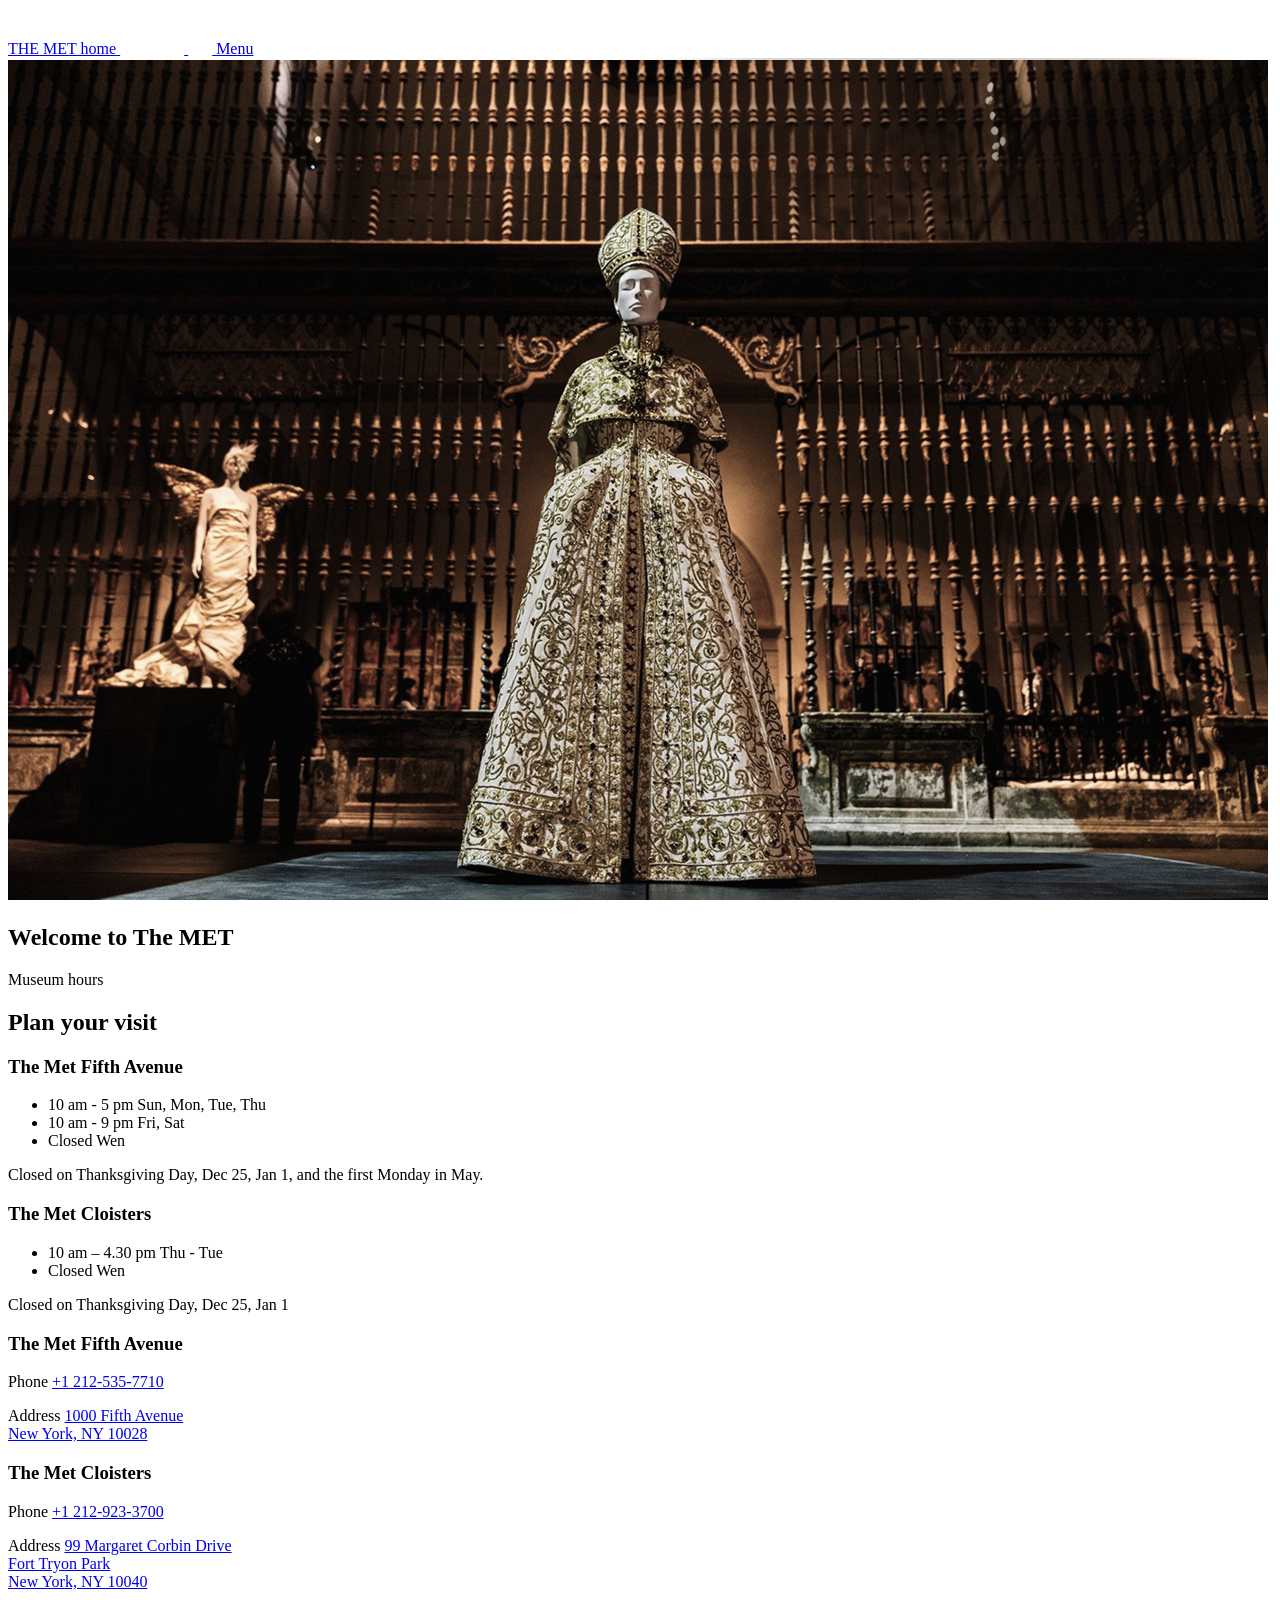
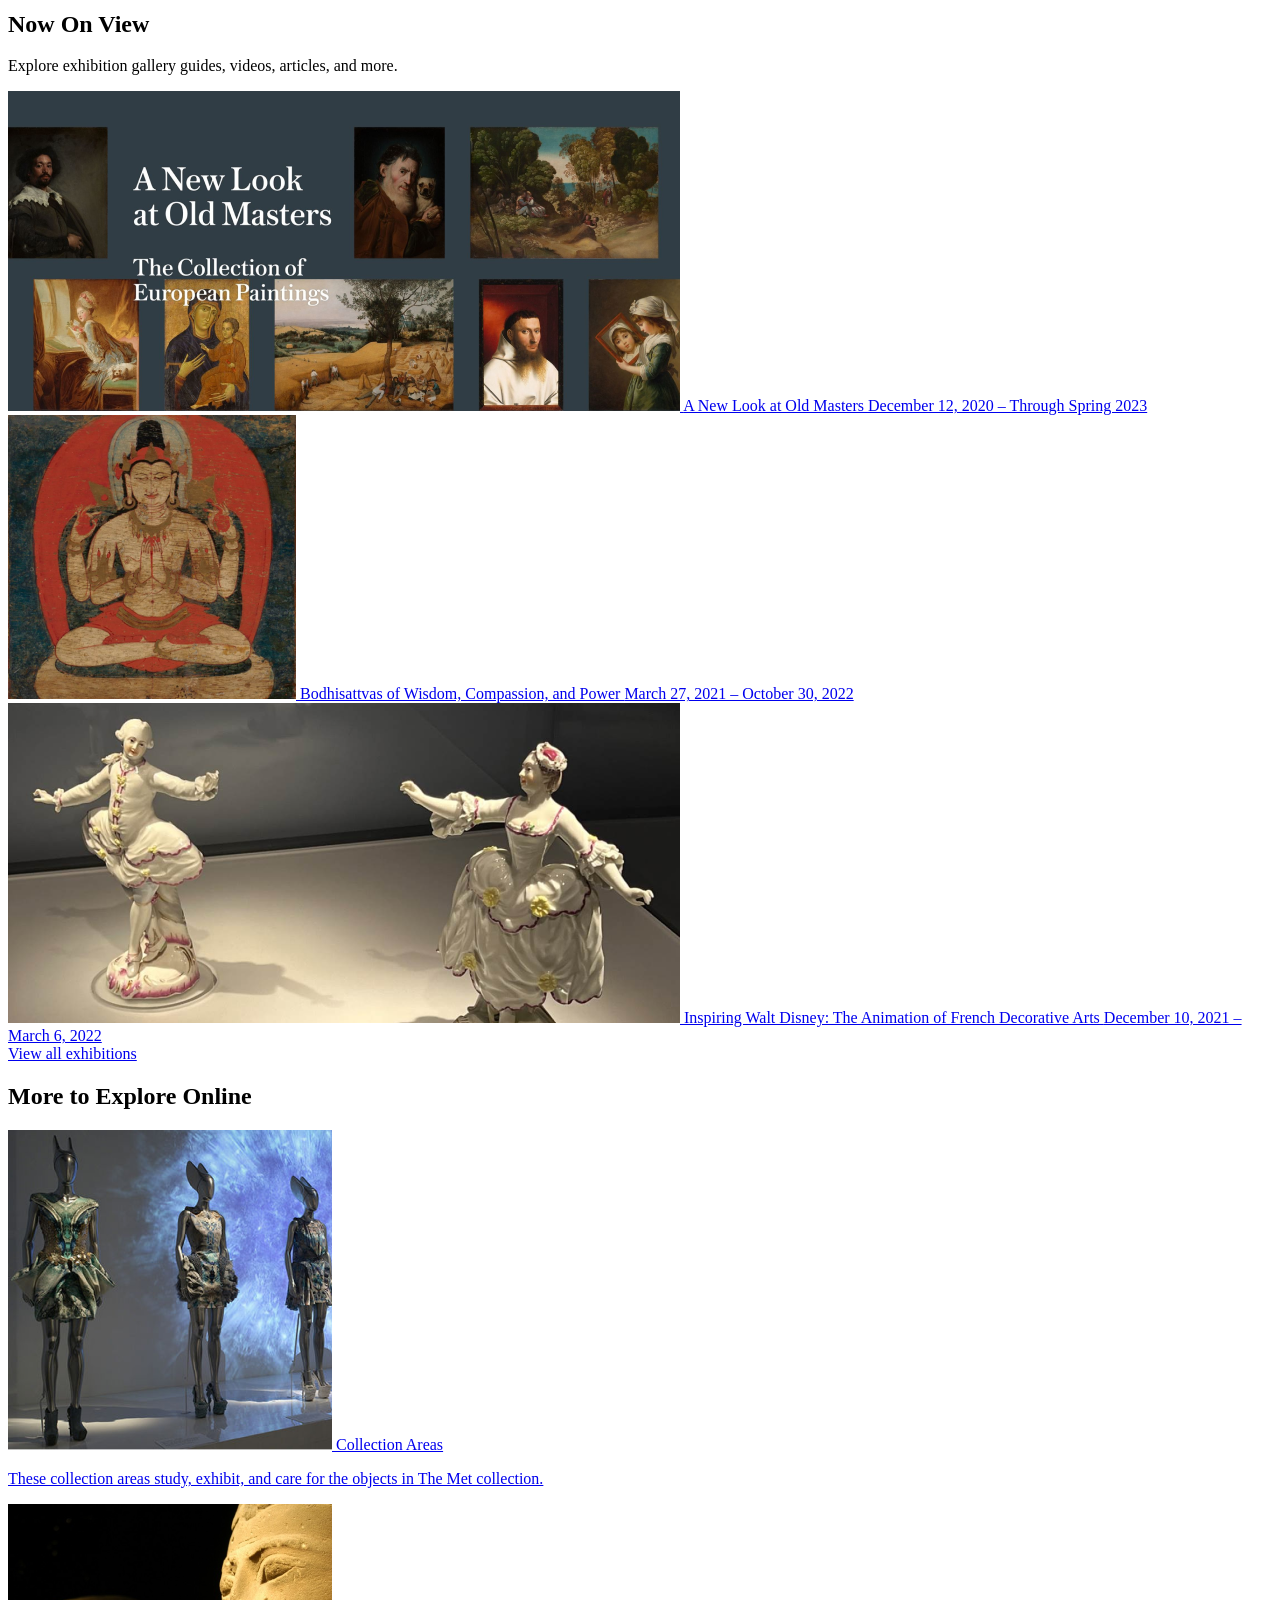
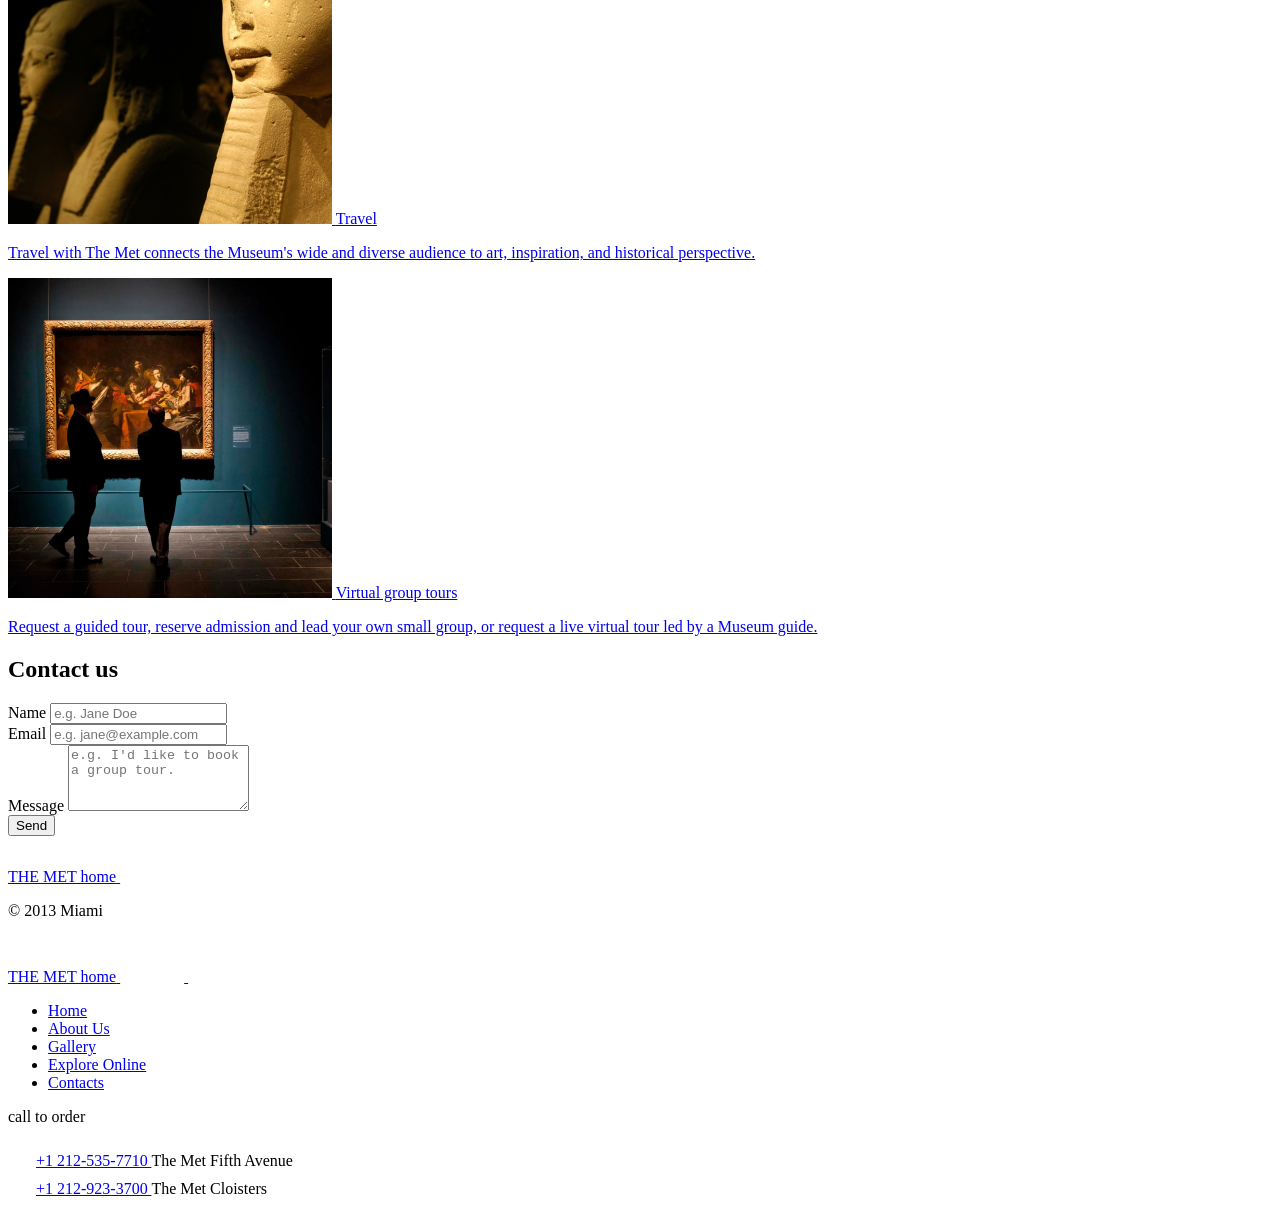
==== index.html @ c58784a9 "fix project root/paths; add gh pages demo;" ====
<!doctype html>
<html
  lang="en"
  id="top"
>
  <head>
    <meta charset="UTF-8" />
    <meta
      name="viewport"
      content="width=device-width, initial-scale=1.0"
    />
    <title>THE MET — Welcome to The MET</title>
    <link
      rel="icon"
      type="image/png"
      href="src/images/logo.png"
    />
    <link
      rel="stylesheet"
      href="src/styles/main.scss"
    />
    <script
      src="src/scripts/main.js"
      type="module"
      defer
    ></script>
  </head>
  <body class="page">
    <main class="page-main">
      <section
        class="hero"
        id="home"
      >
        <header class="header">
          <div class="container header__container">
            <a
              href="#top"
              class="header__link header__logo"
            >
              <span class="visually-hidden">THE MET home</span>
              <img
                class="header__logo-mark"
                src="src/images/logo.png"
                alt="The Met logo"
              />
            </a>
            <a
              href="#menu"
              class="header__link header__burger"
              aria-label="Open menu"
            >
              <img
                class="header__burger-icon"
                src="src/images/icon-burger.png"
                alt="Menu"
              />
              <span class="header__burger-text">Menu</span>
            </a>
          </div>
        </header>
        <a
          href="#"
          class="hero__link"
        >
          <img
            class="hero__img"
            src="src/images/hero.png"
            alt="Grand museum hall with ornate ironwork and papal robe display"
          />
        </a>
        <div class="container hero__container">
          <h1 class="hero__title">Welcome to The MET</h1>
        </div>
      </section>

      <section
        class="locations"
        id="about"
      >
        <div class="container locations__container">
          <div class="locations__col locations__col--header">
            <p class="locations__sub">Museum hours</p>
            <h2 class="locations__title">Plan your visit</h2>
            <div class="locations__hours locations__hours--fifth">
              <h3 class="locations__hours-name">The Met Fifth Avenue</h3>
              <ul class="locations__hours-list">
                <li class="locations__hours-row">
                  <span class="locations__hours-time">10 am - 5 pm</span>
                  <span class="locations__hours-days">Sun, Mon, Tue, Thu</span>
                </li>
                <li class="locations__hours-row">
                  <span class="locations__hours-time">10 am - 9 pm</span>
                  <span class="locations__hours-days">Fri, Sat</span>
                </li>
                <li class="locations__hours-row">
                  <span class="locations__hours-time">Closed</span>
                  <span class="locations__hours-days">Wen</span>
                </li>
              </ul>
              <p class="locations__hours-holiday">
                <span class="locations__hours-holiday-label">Closed on</span>
                <span class="locations__hours-holiday-text">
                  Thanksgiving Day, Dec 25, Jan 1, and the first Monday in May.
                </span>
              </p>
            </div>
            <div class="locations__hours locations__hours--cloisters">
              <h3 class="locations__hours-name">The Met Cloisters</h3>
              <ul class="locations__hours-list">
                <li class="locations__hours-row">
                  <span class="locations__hours-time">10 am – 4.30 pm</span>
                  <span class="locations__hours-days">Thu - Tue</span>
                </li>
                <li class="locations__hours-row">
                  <span class="locations__hours-time">Closed</span>
                  <span class="locations__hours-days">Wen</span>
                </li>
              </ul>
              <p class="locations__hours-holiday">
                <span class="locations__hours-holiday-label">Closed on</span>
                <span class="locations__hours-holiday-text">
                  Thanksgiving Day, Dec 25, Jan 1
                </span>
              </p>
            </div>
          </div>
          <div class="locations__col locations__col--contact">
            <div class="contact">
              <h3 class="contact__name contact__name--fifth">
                The Met Fifth Avenue
              </h3>
              <p class="contact__row contact__row--phone">
                <span class="contact__label">Phone</span>
                <a
                  href="tel:+12125357710"
                  class="contact__link"
                >
                  +1 212-535-7710
                </a>
              </p>
              <p class="contact__row contact__row--address">
                <span class="contact__label">Address</span>
                <a
                  class="contact__link"
                  href="https://www.google.com/maps/search/?api=1&query=1000+Fifth+Avenue+New+York+NY+10028"
                  target="_blank"
                  rel="noopener noreferrer"
                >
                  1000 Fifth Avenue
                  <br />
                  New York, NY 10028
                </a>
              </p>
            </div>
            <div class="contact">
              <h3 class="contact__name contact__name--cloisters">
                The Met Cloisters
              </h3>
              <p class="contact__row contact__row--phone">
                <span class="contact__label">Phone</span>
                <a
                  href="tel:+12129233700"
                  class="contact__link"
                >
                  +1 212-923-3700
                </a>
              </p>
              <p class="contact__row contact__row--address">
                <span class="contact__label">Address</span>
                <a
                  class="contact__link"
                  href="https://www.google.com/maps/search/?api=1&query=99+Margaret+Corbin+Drive+Fort+Tryon+Park+New+York+NY+10040"
                  target="_blank"
                  rel="noopener noreferrer"
                >
                  99 Margaret Corbin Drive
                  <br />
                  Fort Tryon Park
                  <br />
                  New York, NY 10040
                </a>
              </p>
            </div>
          </div>
        </div>
      </section>

      <section
        class="exhibitions"
        id="gallery"
      >
        <div class="container exhibitions__container">
          <div class="exhibitions__head">
            <h2 class="exhibitions__title">Now On View</h2>
            <p class="exhibitions__lead">
              Explore exhibition gallery guides, videos, articles, and more.
            </p>
          </div>
          <div class="exhibitions__grid">
            <article class="exhibitions__card">
              <a
                href="#"
                class="exhibitions__card-link"
              >
                <img
                  class="exhibitions__card-img"
                  src="src/images/exhibition-old-masters.png"
                  alt="A New Look at Old Masters — The Collection of European Paintings"
                />
                <span class="exhibitions__card-title">
                  A New Look at Old Masters
                </span>
                <span class="exhibitions__card-dates">
                  December 12, 2020 – Through Spring 2023
                </span>
              </a>
            </article>
            <article class="exhibitions__card">
              <a
                href="#"
                class="exhibitions__card-link"
              >
                <img
                  class="exhibitions__card-img"
                  src="src/images/exhibition-bodhisattvas.png"
                  alt="Bodhisattvas of Wisdom, Compassion, and Power"
                />
                <span class="exhibitions__card-title">
                  Bodhisattvas of Wisdom, Compassion, and Power
                </span>
                <span class="exhibitions__card-dates">
                  March 27, 2021 – October 30, 2022
                </span>
              </a>
            </article>
            <article class="exhibitions__card">
              <a
                href="#"
                class="exhibitions__card-link"
              >
                <img
                  class="exhibitions__card-img"
                  src="src/images/exhibition-germaine.png"
                  alt="Inspiring Walt Disney: The Animation of French Decorative Arts"
                />
                <span class="exhibitions__card-title">
                  Inspiring Walt Disney: The Animation of French Decorative Arts
                </span>
                <span class="exhibitions__card-dates">
                  December 10, 2021 – March 6, 2022
                </span>
              </a>
            </article>
          </div>
          <a
            href="#"
            class="btn exhibitions__more"
          >
            View all exhibitions
          </a>
        </div>
      </section>

      <section
        class="explore"
        id="explore"
      >
        <div class="container explore__container">
          <h2 class="explore__title">More to Explore Online</h2>
          <div class="explore__grid">
            <article class="explore__card">
              <a
                href="#"
                class="explore__card-link"
              >
                <img
                  class="explore__card-img"
                  src="src/images/explore-collection-areas.png"
                  alt="Ornate decorative-arts clocks from The Met collection"
                />
                <span class="explore__card-title">Collection Areas</span>
                <p class="explore__card-copy">
                  These collection areas study, exhibit, and care for the
                  objects in The Met collection.
                </p>
              </a>
            </article>
            <article class="explore__card">
              <a
                href="#"
                class="explore__card-link"
              >
                <img
                  class="explore__card-img"
                  src="src/images/explore-travel.png"
                  alt="Ancient Egyptian stone statues in warm golden light"
                />
                <span class="explore__card-title">Travel</span>
                <p class="explore__card-copy">
                  Travel with The Met connects the Museum's wide and diverse
                  audience to art, inspiration, and historical perspective.
                </p>
              </a>
            </article>
            <article class="explore__card">
              <a
                href="#"
                class="explore__card-link"
              >
                <img
                  class="explore__card-img"
                  src="src/images/explore-group-tours.png"
                  alt="Two visitors viewing Old Master paintings in a gallery tour"
                />
                <span class="explore__card-title">Virtual group tours</span>
                <p class="explore__card-copy">
                  Request a guided tour, reserve admission and lead your own
                  small group, or request a live virtual tour led by a Museum
                  guide.
                </p>
              </a>
            </article>
          </div>
        </div>
      </section>

      <section
        class="contact-section"
        id="contact"
      >
        <div class="container contact-section__container">
          <h2 class="contact-section__title">Contact us</h2>
          <form
            class="contact-form"
            action="#"
            onsubmit="this.reset(); return false;"
          >
            <div class="contact-form__row">
              <label
                class="contact-form__label"
                for="contact-name"
              >
                Name
              </label>
              <input
                id="contact-name"
                name="name"
                class="contact-form__input"
                type="text"
                placeholder="e.g. Jane Doe"
                required
              />
            </div>
            <div class="contact-form__row">
              <label
                class="contact-form__label"
                for="contact-email"
              >
                Email
              </label>
              <input
                id="contact-email"
                name="email"
                class="contact-form__input"
                type="email"
                placeholder="e.g. jane@example.com"
                required
              />
            </div>
            <div class="contact-form__row">
              <label
                class="contact-form__label"
                for="contact-message"
              >
                Message
              </label>
              <textarea
                id="contact-message"
                name="message"
                class="contact-form__input contact-form__input--textarea"
                placeholder="e.g. I'd like to book a group tour."
                rows="4"
                required
              ></textarea>
            </div>
            <button
              type="submit"
              class="btn contact-form__submit"
            >
              Send
            </button>
          </form>
        </div>
      </section>
    </main>

    <footer class="footer">
      <div class="container footer__container">
        <a
          href="#top"
          class="footer__link footer__logo"
        >
          <span class="visually-hidden">THE MET home</span>
          <img
            class="footer__logo-mark"
            src="src/images/logo.png"
            alt="The Met logo"
          />
        </a>
        <p class="footer__copy">© 2013 Miami</p>
      </div>
    </footer>

    <section
      class="menu page__menu"
      id="menu"
      aria-hidden="true"
    >
      <div class="menu__bg"></div>
      <div class="container menu__container">
        <div class="menu__top">
          <a
            href="#top"
            class="menu__logo"
          >
            <span class="visually-hidden">THE MET home</span>
            <img
              class="menu__logo-mark"
              src="src/images/logo.png"
              alt="The Met logo"
            />
          </a>
          <a
            href="#top"
            class="menu__close"
            aria-label="Close menu"
          >
            <img
              class="menu__close-icon"
              src="src/images/icon-close.png"
              alt="Close menu"
            />
          </a>
        </div>
        <nav
          class="menu__nav"
          aria-label="Main menu"
        >
          <ul class="menu__list">
            <li class="menu__item">
              <a
                class="menu__link"
                href="#home"
              >
                Home
              </a>
            </li>
            <li class="menu__item">
              <a
                class="menu__link"
                href="#about"
              >
                About Us
              </a>
            </li>
            <li class="menu__item">
              <a
                class="menu__link"
                href="#gallery"
              >
                Gallery
              </a>
            </li>
            <li class="menu__item">
              <a
                class="menu__link"
                href="#explore"
              >
                Explore Online
              </a>
            </li>
            <li class="menu__item">
              <a
                class="menu__link"
                href="#contact"
              >
                Contacts
              </a>
            </li>
          </ul>
        </nav>
        <div class="menu__call">
          <p class="menu__call-label">call to order</p>
          <div class="menu__call-row">
            <img
              class="menu__call-icon"
              src="src/images/icon-phone.png"
              alt="phone"
            />
            <a
              href="tel:+12125357710"
              class="menu__call-phone"
            >
              +1 212-535-7710
            </a>
            <span class="menu__call-name">The Met Fifth Avenue</span>
          </div>
          <div class="menu__call-row">
            <img
              class="menu__call-icon"
              src="src/images/icon-phone.png"
              alt="phone"
            />
            <a
              href="tel:+12129233700"
              class="menu__call-phone"
            >
              +1 212-923-3700
            </a>
            <span class="menu__call-name">The Met Cloisters</span>
          </div>
        </div>
      </div>
    </section>
  </body>
</html>
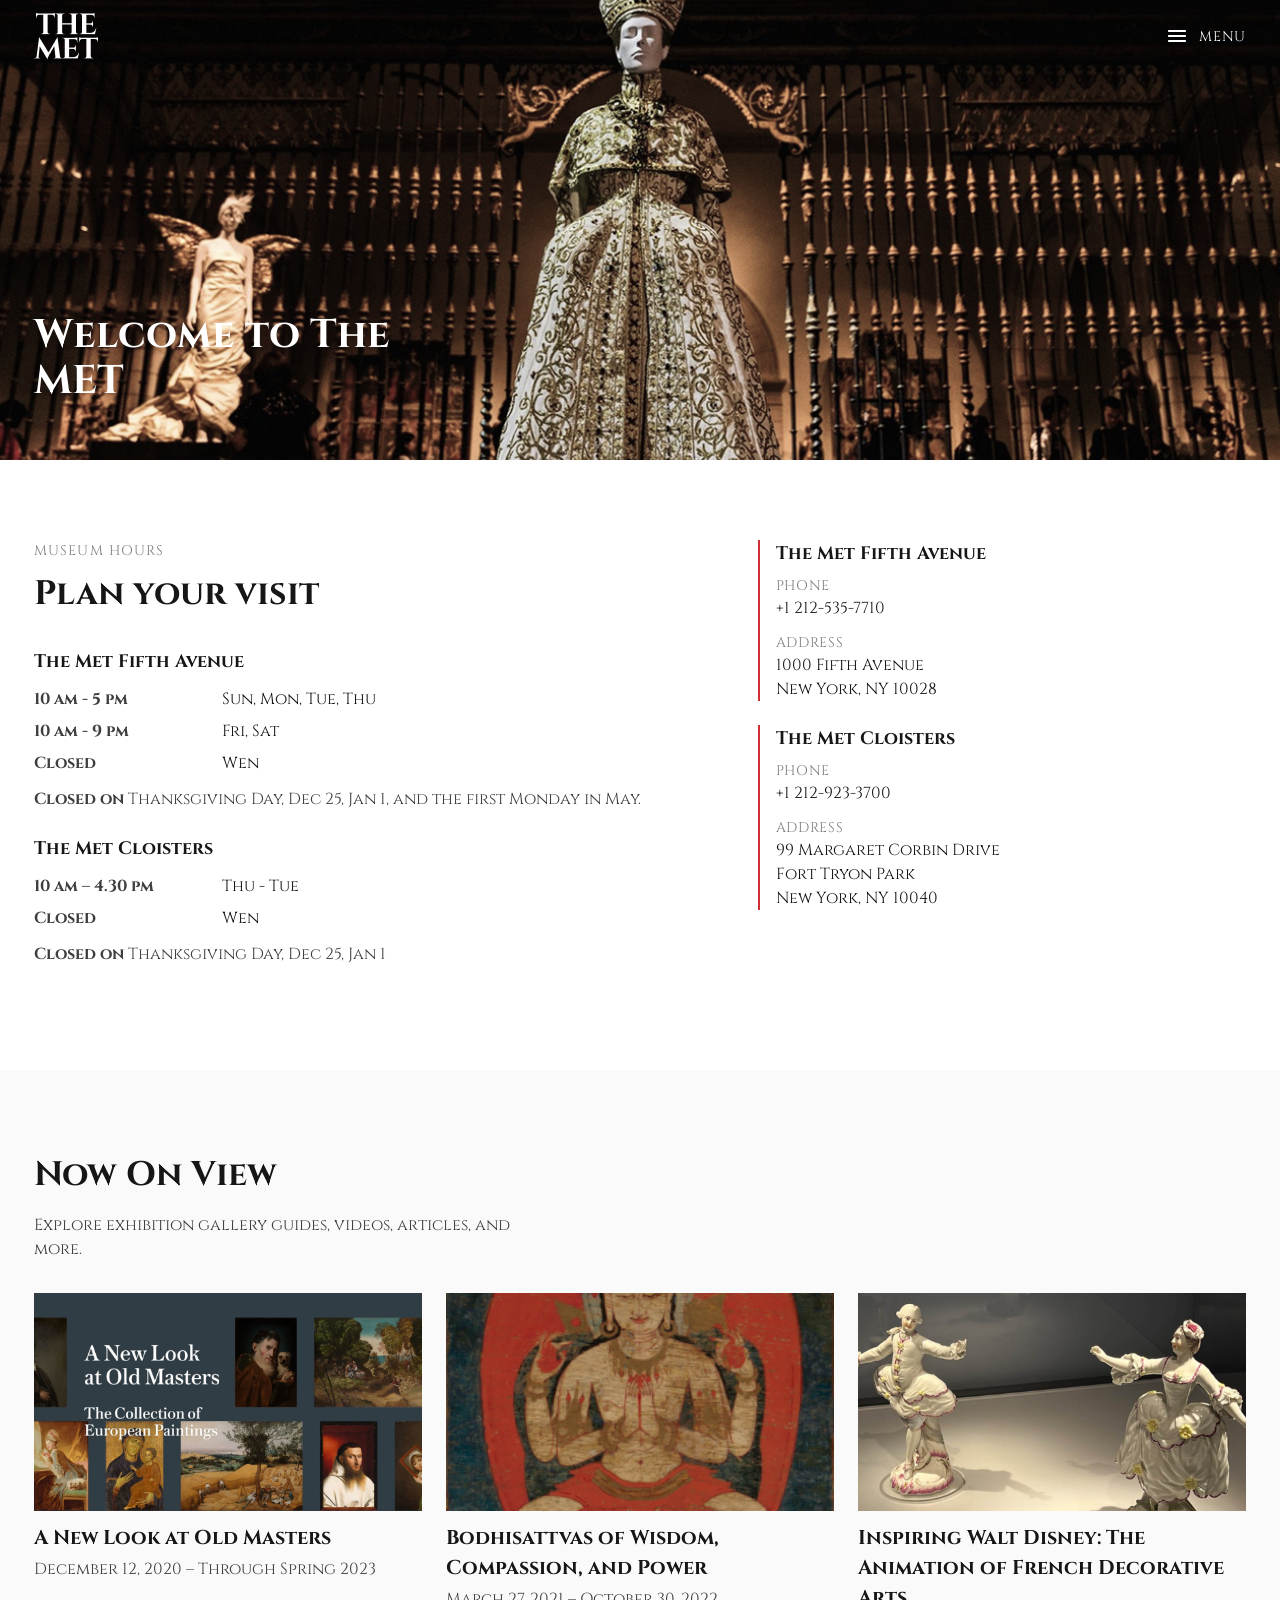
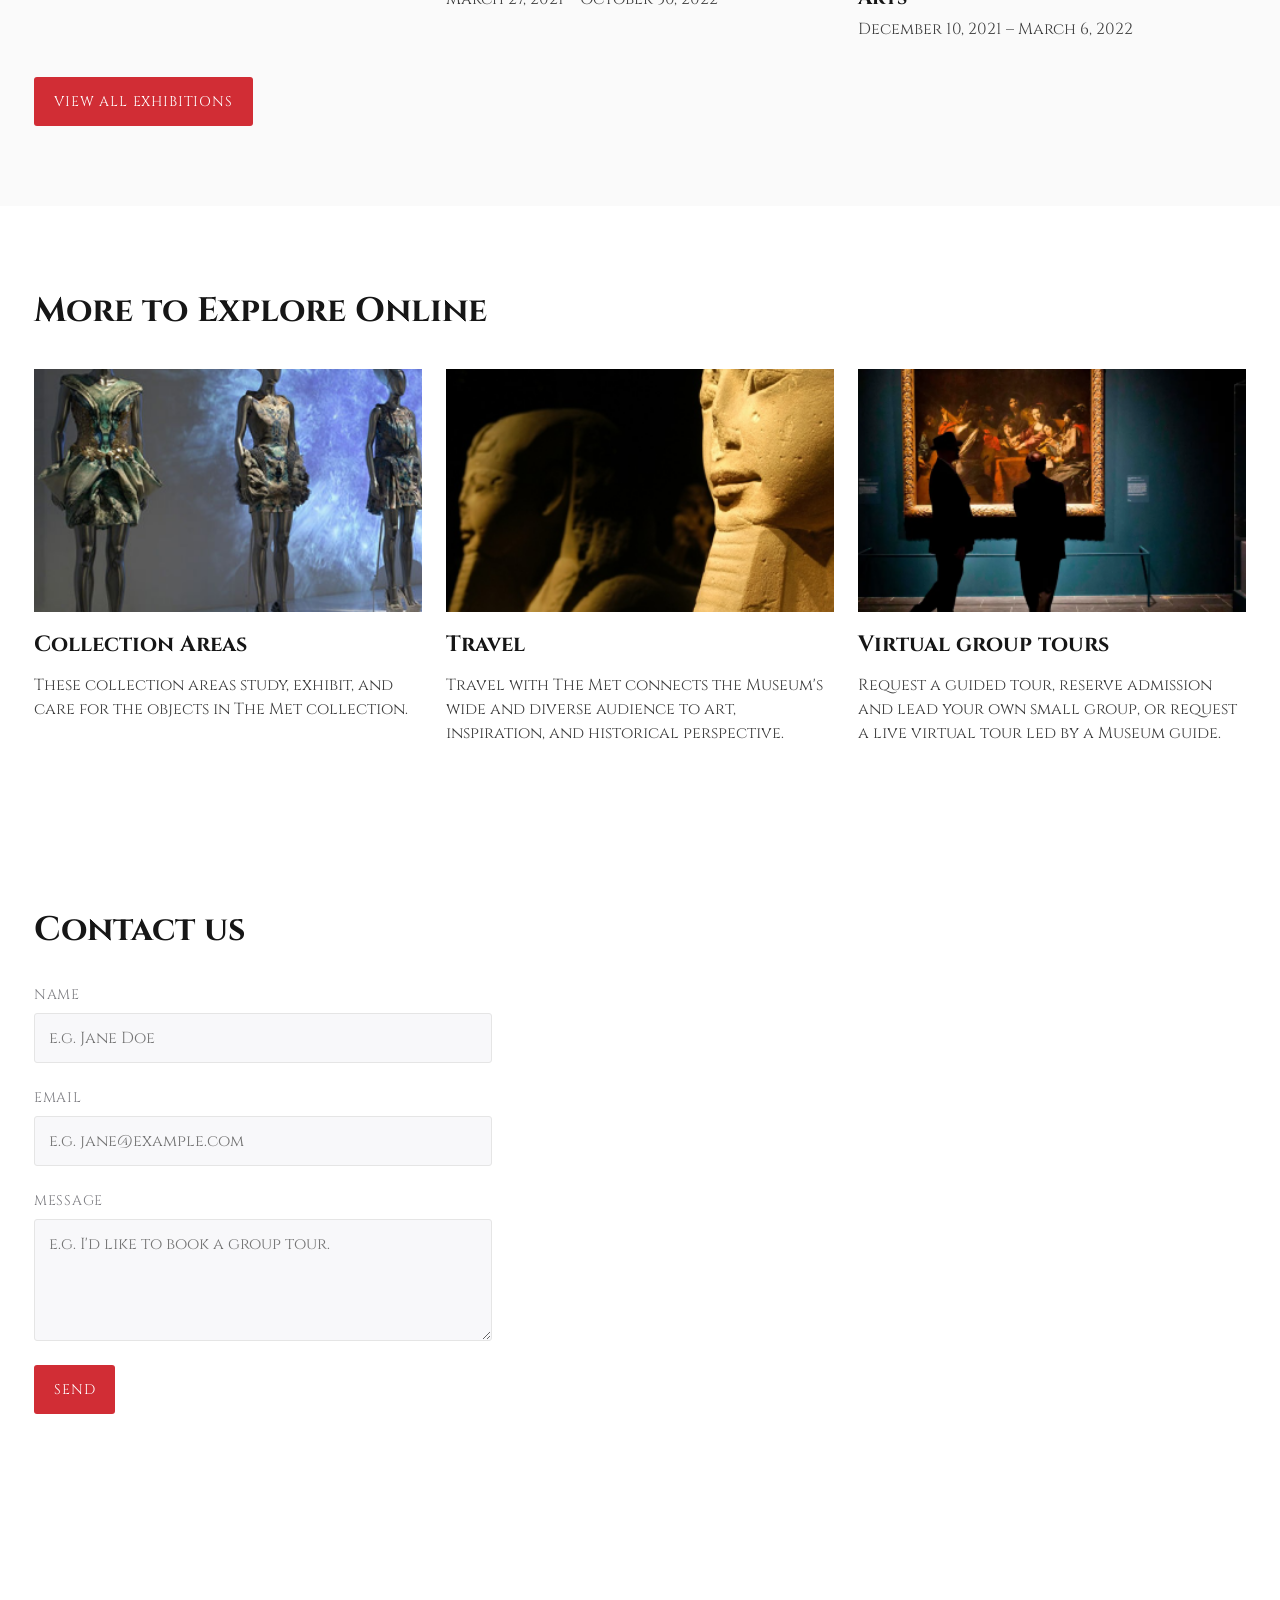
==== commit 39611894: "fix gh pages deployment: link compiled stylesheet (src/styles/main.css)" ====
--- a/index.html
+++ b/index.html
@@ -17,7 +17,7 @@
     />
     <link
       rel="stylesheet"
-      href="src/styles/main.scss"
+      href="src/styles/main.css"
     />
     <script
       src="src/scripts/main.js"
--- a/src/styles/main.css
+++ b/src/styles/main.css
@@ -0,0 +1,661 @@
+@import 'https://fonts.googleapis.com/css2?family=Cinzel:wght@400;700&display=swap';
+:root {
+  --color-red: #d12d35;
+  --color-red-dark: #ae1c23;
+  --color-dark: #161616;
+  --color-gray: #3e3e3e;
+  --color-label: #7e7e83;
+  --color-field: #f8f8fa;
+  --color-white: #fff;
+  --color-line: #e5e5e5;
+  --duration: 0.3s;
+  --font: "Cinzel", Georgia, "Times New Roman", serif;
+  --header-height: 72px;
+  --menu-z: 50;
+  --header-z: 10;
+}
+
+html {
+  box-sizing: border-box;
+  overflow-x: hidden;
+  scroll-behavior: smooth;
+}
+
+*,
+*::before,
+*::after {
+  box-sizing: inherit;
+}
+
+body {
+  margin: 0;
+  min-height: 100vh;
+  padding-bottom: 280px;
+  overflow-x: hidden;
+  color: var(--color-dark);
+  font-family: var(--font);
+  font-size: 16px;
+  line-height: 1.5;
+  background-color: transparent;
+}
+
+img {
+  max-width: 100%;
+  height: auto;
+}
+
+a {
+  color: inherit;
+  text-decoration: none;
+}
+
+ul {
+  margin: 0;
+  padding: 0;
+  list-style: none;
+}
+
+button,
+input,
+textarea {
+  font: inherit;
+}
+
+h1,
+h2,
+h3,
+p {
+  margin: 0;
+}
+
+.visually-hidden {
+  position: absolute;
+  width: 1px;
+  height: 1px;
+  padding: 0;
+  margin: -1px;
+  overflow: hidden;
+  clip: rect(0, 0, 0, 0);
+  white-space: nowrap;
+  border: 0;
+}
+
+.container {
+  max-width: 1260px;
+  margin-right: auto;
+  margin-left: auto;
+  padding-right: 24px;
+  padding-left: 24px;
+}
+
+.page:has(.page__menu:target) {
+  overflow: hidden;
+}
+
+.header {
+  position: absolute;
+  top: 0;
+  left: 0;
+  right: 0;
+  z-index: calc(var(--header-z) + 0);
+}
+
+.header__container {
+  display: flex;
+  align-items: center;
+  justify-content: space-between;
+  min-height: var(--header-height);
+  padding-top: 12px;
+  padding-bottom: 12px;
+}
+
+.header__link {
+  color: var(--color-white);
+}
+
+.header__logo-mark {
+  display: block;
+  width: 64px;
+  height: auto;
+}
+
+.header__burger {
+  display: flex;
+  gap: 10px;
+  align-items: center;
+  font-size: 14px;
+  letter-spacing: 0.05em;
+  text-transform: uppercase;
+}
+
+.header__burger-icon {
+  display: block;
+  width: 24px;
+  height: 24px;
+}
+
+.header__burger:hover,
+.header__logo:hover {
+  color: rgba(255, 255, 255, 0.75);
+  transition: color var(--duration) ease;
+}
+
+.hero {
+  position: relative;
+  min-height: 460px;
+  display: flex;
+  flex-direction: column;
+  justify-content: flex-end;
+  background-color: var(--color-dark);
+}
+
+.hero__link {
+  display: block;
+  position: absolute;
+  inset: 0;
+  z-index: 0;
+}
+
+.hero__img {
+  display: block;
+  width: 100%;
+  height: 100%;
+  object-fit: cover;
+  transition: transform var(--duration) ease;
+}
+
+.hero__link:hover .hero__img {
+  transform: scale(1.06);
+}
+
+.hero__container {
+  position: relative;
+  z-index: 1;
+  width: 100%;
+  padding-bottom: 56px;
+}
+
+.hero__title {
+  max-width: 420px;
+  font-size: 40px;
+  line-height: 1.15;
+  font-weight: 700;
+  color: var(--color-white);
+}
+
+.locations {
+  padding: 80px 0;
+  background-color: var(--color-white);
+}
+
+.locations__container {
+  display: grid;
+  gap: 40px;
+  grid-template-columns: 1.4fr 1fr;
+}
+
+.locations__sub {
+  margin-bottom: 8px;
+  font-size: 14px;
+  letter-spacing: 0.08em;
+  text-transform: uppercase;
+  color: var(--color-label);
+}
+
+.locations__title {
+  margin-bottom: 28px;
+  font-size: 34px;
+  font-weight: 700;
+}
+
+.locations__hours {
+  margin-bottom: 24px;
+}
+
+.locations__hours-name {
+  margin-bottom: 12px;
+  font-size: 18px;
+  font-weight: 700;
+}
+
+.locations__hours-list {
+  display: grid;
+  gap: 8px;
+}
+
+.locations__hours-row {
+  display: flex;
+  gap: 16px;
+  align-items: baseline;
+}
+
+.locations__hours-time {
+  width: 172px;
+  font-weight: 700;
+  color: var(--color-gray);
+}
+
+.locations__hours-holiday {
+  margin-top: 12px;
+  color: var(--color-gray);
+}
+
+.locations__hours-holiday-label {
+  font-weight: 700;
+}
+
+.contact {
+  margin-bottom: 24px;
+  border-left: 2px solid var(--color-red);
+  padding-left: 16px;
+}
+
+.contact__name {
+  margin-bottom: 8px;
+  font-size: 18px;
+  font-weight: 700;
+}
+
+.contact__row {
+  margin-bottom: 12px;
+}
+
+.contact__label {
+  display: block;
+  font-size: 14px;
+  letter-spacing: 0.05em;
+  text-transform: uppercase;
+  color: var(--color-label);
+}
+
+.contact__link {
+  color: inherit;
+  transition: color var(--duration) ease;
+}
+
+.contact__link:hover {
+  color: var(--color-red);
+}
+
+.exhibitions {
+  padding: 80px 0;
+  background-color: #fafafa;
+}
+
+.exhibitions__title {
+  margin-bottom: 12px;
+  font-size: 34px;
+  font-weight: 700;
+}
+
+.exhibitions__lead {
+  max-width: 516px;
+  margin-bottom: 32px;
+  color: var(--color-gray);
+}
+
+.exhibitions__grid {
+  display: grid;
+  gap: 24px;
+  grid-template-columns: repeat(3, 1fr);
+}
+
+.exhibitions__card {
+  display: flex;
+  flex-direction: column;
+}
+
+.exhibitions__card-link {
+  display: flex;
+  flex-direction: column;
+}
+
+.exhibitions__card-img {
+  aspect-ratio: 16/9;
+  object-fit: cover;
+  transition: transform var(--duration) ease;
+}
+
+.exhibitions__card-link:hover .exhibitions__card-img {
+  transform: scale(1.06);
+}
+
+.exhibitions__card-title {
+  margin-top: 12px;
+  display: block;
+  font-size: 20px;
+  font-weight: 700;
+  transition: color var(--duration) ease;
+}
+
+.exhibitions__card-link:hover .exhibitions__card-title {
+  color: var(--color-red);
+}
+
+.exhibitions__card-dates {
+  margin-top: 4px;
+  display: block;
+  color: var(--color-gray);
+}
+
+.exhibitions__more {
+  width: fit-content;
+  align-self: flex-start;
+  margin-top: 36px;
+}
+
+.explore {
+  padding: 80px 0;
+  background-color: var(--color-white);
+}
+
+.explore__title {
+  margin-bottom: 32px;
+  font-size: 34px;
+  font-weight: 700;
+}
+
+.explore__grid {
+  display: grid;
+  gap: 24px;
+  grid-template-columns: repeat(3, 1fr);
+}
+
+.explore__card {
+  display: flex;
+  flex-direction: column;
+}
+
+.explore__card-link {
+  display: flex;
+  flex-direction: column;
+}
+
+.explore__card-img {
+  aspect-ratio: 16/10;
+  object-fit: cover;
+  transition: transform var(--duration) ease;
+}
+
+.explore__card-link:hover .explore__card-img {
+  transform: scale(1.06);
+}
+
+.explore__card-title {
+  margin-top: 16px;
+  margin-bottom: 12px;
+  font-size: 22px;
+  font-weight: 700;
+  transition: color var(--duration) ease;
+}
+
+.explore__card-link:hover .explore__card-title {
+  color: var(--color-red);
+}
+
+.explore__card-copy {
+  color: var(--color-gray);
+}
+
+.btn {
+  display: inline-block;
+  padding: 14px 20px;
+  font-size: 14px;
+  letter-spacing: 0.06em;
+  text-transform: uppercase;
+  color: var(--color-white);
+  background-color: var(--color-red);
+  border: 0;
+  border-radius: 3px;
+  cursor: pointer;
+  transition: background-color var(--duration) ease;
+}
+
+.btn:hover {
+  background-color: var(--color-red-dark);
+}
+
+.contact-section {
+  position: relative;
+  padding: 80px 0;
+  background-color: #fff;
+}
+
+.contact-section__title {
+  margin-bottom: 28px;
+  font-size: 34px;
+  font-weight: 700;
+}
+
+.contact-form {
+  max-width: 458px;
+  display: grid;
+  gap: 24px;
+}
+
+.contact-form__row {
+  display: grid;
+  gap: 8px;
+}
+
+.contact-form__label {
+  font-size: 14px;
+  letter-spacing: 0.05em;
+  text-transform: uppercase;
+  color: var(--color-label);
+}
+
+.contact-form__input {
+  padding: 12px 14px;
+  color: var(--color-dark);
+  background-color: var(--color-field);
+  border: 1px solid var(--color-line);
+  border-radius: 3px;
+  transition: border-color var(--duration) ease;
+}
+
+.contact-form__input:hover {
+  border-color: var(--color-red);
+}
+
+.contact-form__submit {
+  justify-self: start;
+}
+
+.footer {
+  position: fixed;
+  bottom: 0;
+  left: 0;
+  right: 0;
+  z-index: -1;
+  height: 280px;
+  color: #fff;
+  background-color: var(--color-dark);
+  background-image: url("../images/footer-band.png");
+  background-size: cover;
+  background-position: center bottom;
+}
+
+.footer__container {
+  display: flex;
+  flex-wrap: wrap;
+  gap: 24px;
+  align-items: flex-end;
+  justify-content: space-between;
+  width: 100%;
+  padding-bottom: 40px;
+}
+
+.footer__logo {
+  transition: opacity var(--duration) ease;
+}
+
+.footer__logo:hover {
+  opacity: 0.75;
+}
+
+.footer__logo-mark {
+  display: block;
+  width: 64px;
+  height: auto;
+}
+
+.footer__copy {
+  color: #fff;
+}
+
+.menu {
+  position: fixed;
+  z-index: var(--menu-z);
+  inset: 0;
+  overflow: auto;
+  background-color: var(--color-red);
+  display: none;
+}
+
+.menu:target {
+  display: block;
+}
+
+.menu__container {
+  min-height: 100vh;
+  display: flex;
+  flex-direction: column;
+  padding-bottom: 40px;
+}
+
+.menu__top {
+  position: sticky;
+  top: 0;
+  z-index: 1;
+  display: flex;
+  align-items: center;
+  justify-content: space-between;
+  padding-bottom: 24px;
+  background-color: var(--color-red);
+}
+
+.menu__logo,
+.menu__close {
+  color: var(--color-white);
+}
+
+.menu__logo-mark {
+  display: block;
+  width: 80px;
+  height: auto;
+}
+
+.menu__close-icon {
+  display: block;
+  width: 30px;
+  height: 30px;
+}
+
+.menu__call-icon {
+  display: block;
+  flex-shrink: 0;
+  width: 24px;
+  height: 24px;
+}
+
+.menu__close {
+  display: grid;
+  place-items: center;
+}
+
+.menu__list {
+  display: grid;
+  gap: 28px;
+  margin: 40px 0 auto;
+}
+
+.menu__link {
+  position: relative;
+  display: inline-block;
+  font-size: 28px;
+  font-weight: 700;
+  color: var(--color-white);
+  transition: color var(--duration) ease;
+}
+
+.menu__link::after {
+  position: absolute;
+  right: 0;
+  bottom: -6px;
+  left: 0;
+  height: 2px;
+  background-color: var(--color-white);
+  content: "";
+  transform: scaleX(0);
+  transform-origin: left;
+  transition: transform var(--duration) ease;
+}
+
+.menu__link:hover {
+  color: var(--color-red-dark);
+}
+
+.menu__link:hover::after {
+  transform: scaleX(1);
+}
+
+.menu__call {
+  padding-bottom: 24px;
+}
+
+.menu__call-label {
+  margin-bottom: 12px;
+  font-size: 14px;
+  letter-spacing: 0.08em;
+  text-transform: uppercase;
+  color: rgba(255, 255, 255, 0.7);
+}
+
+.menu__call-row {
+  display: flex;
+  gap: 16px;
+  align-items: center;
+  padding-top: 8px;
+}
+
+.menu__call-name {
+  color: var(--color-white);
+}
+
+.menu__call-phone {
+  width: 210px;
+  font-weight: 700;
+  color: var(--color-white);
+  transition: color var(--duration) ease;
+}
+
+.menu__call-phone:hover {
+  color: var(--color-red-dark);
+}
+
+@media (max-width: 744px) {
+  .locations__container {
+    grid-template-columns: 1fr;
+  }
+  .exhibitions__grid {
+    grid-template-columns: repeat(2, 1fr);
+  }
+  .explore__grid {
+    grid-template-columns: repeat(2, 1fr);
+  }
+}
+@media (max-width: 400px) {
+  .hero__title {
+    font-size: 32px;
+  }
+  .explore__grid {
+    grid-template-columns: 1fr;
+  }
+  .menu__list {
+    gap: 20px;
+  }
+  .menu__link {
+    font-size: 24px;
+  }
+}
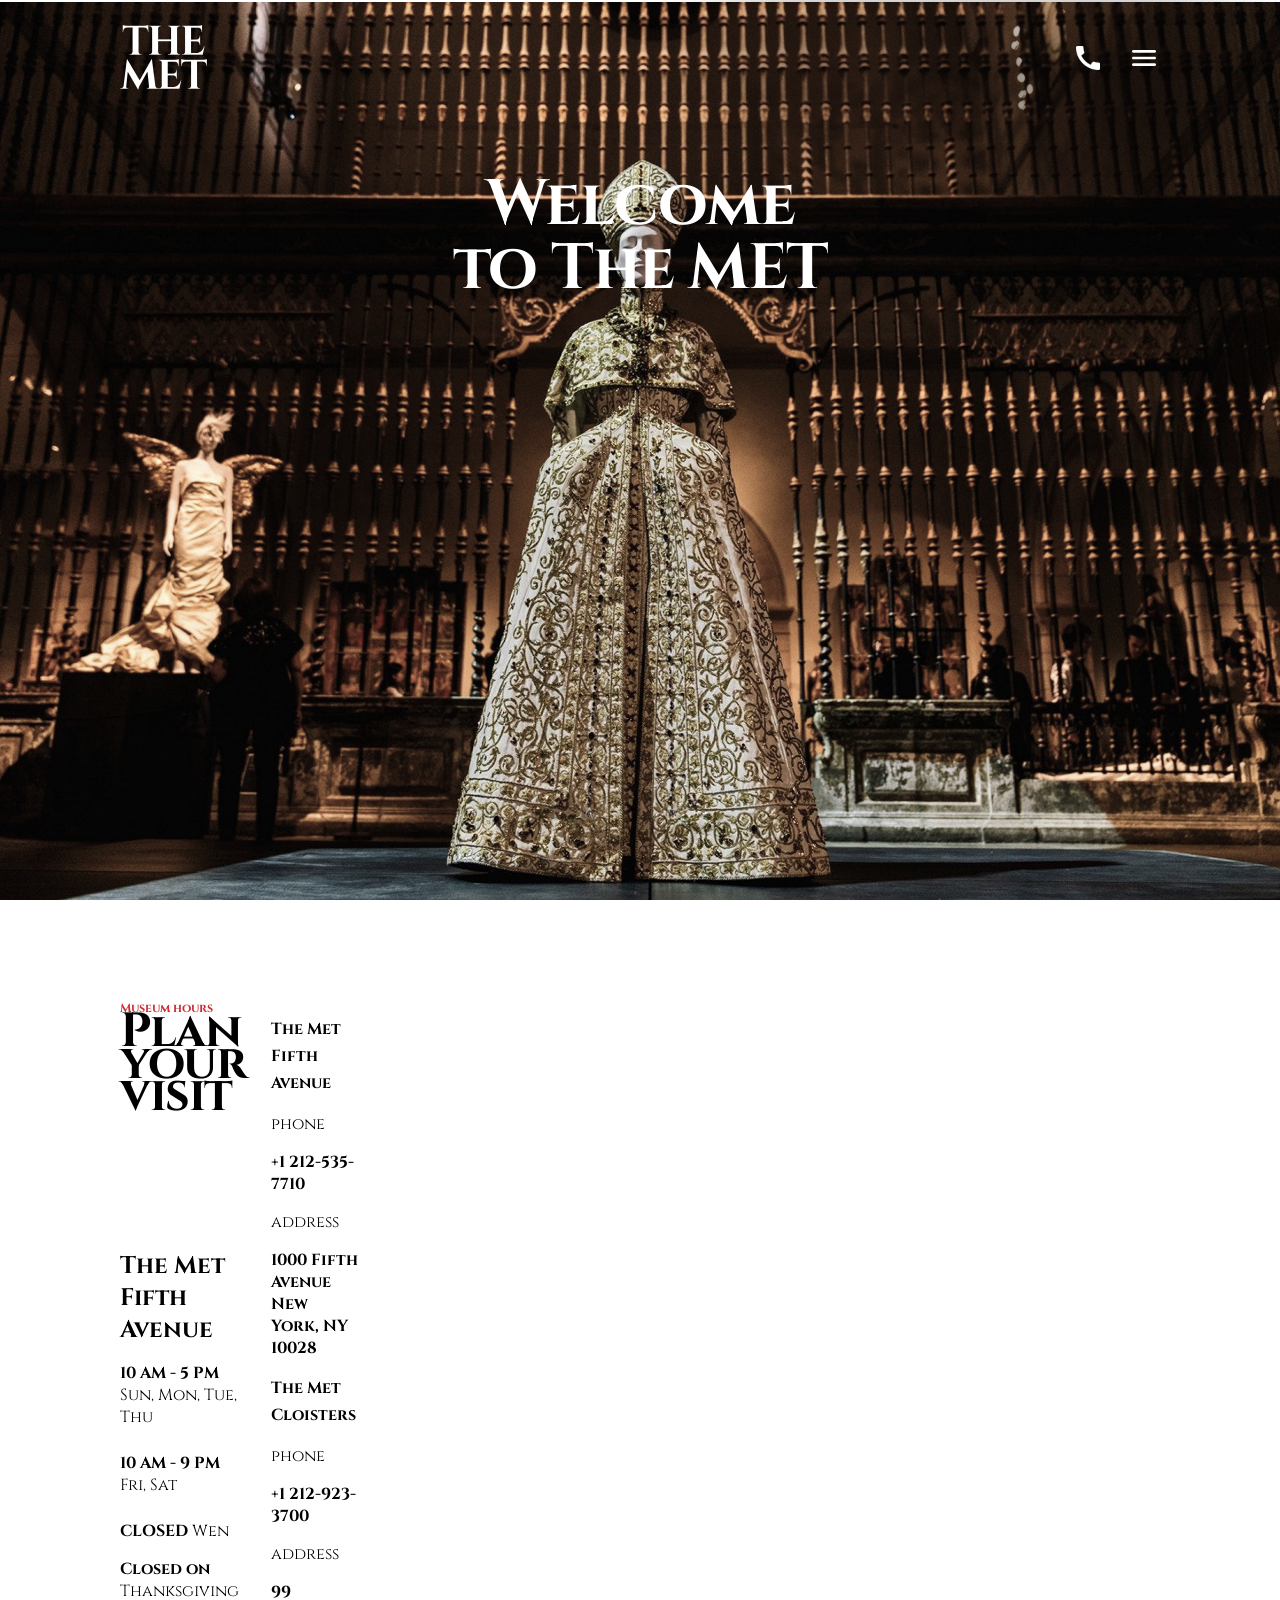
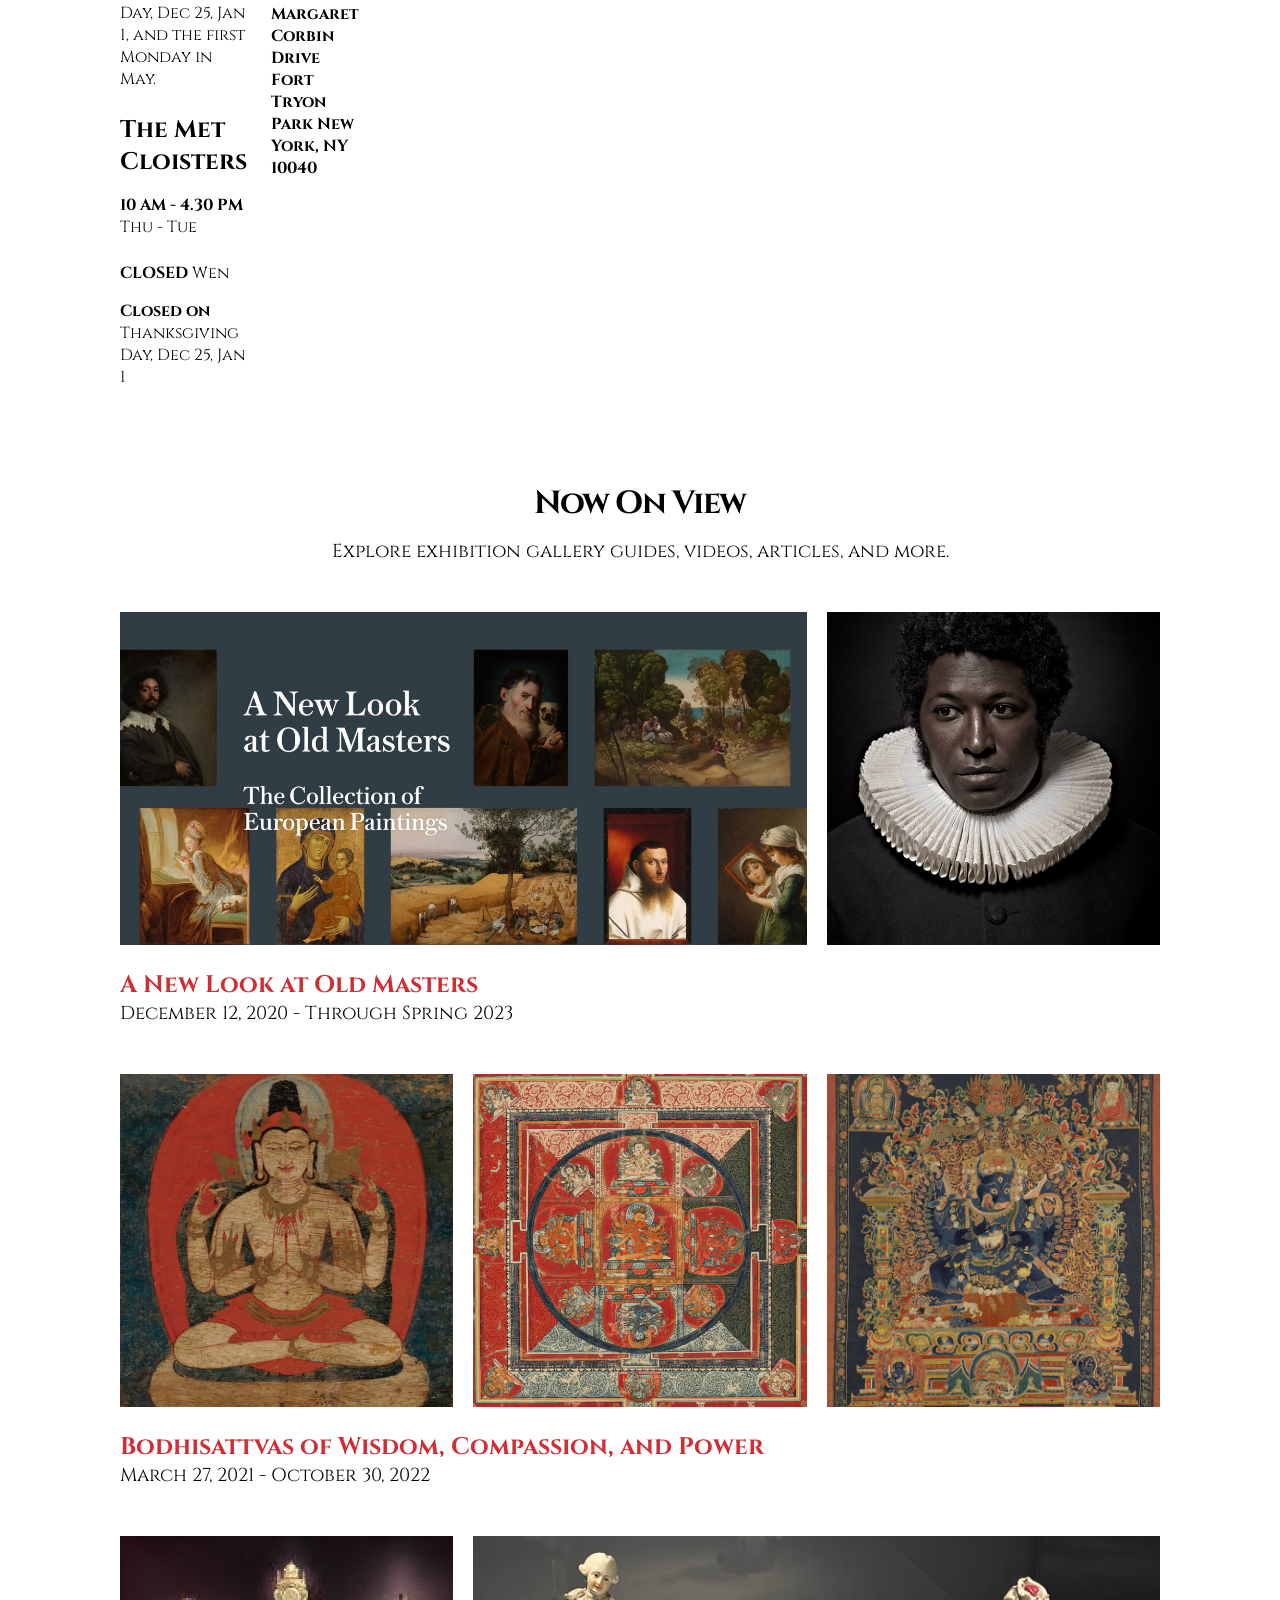
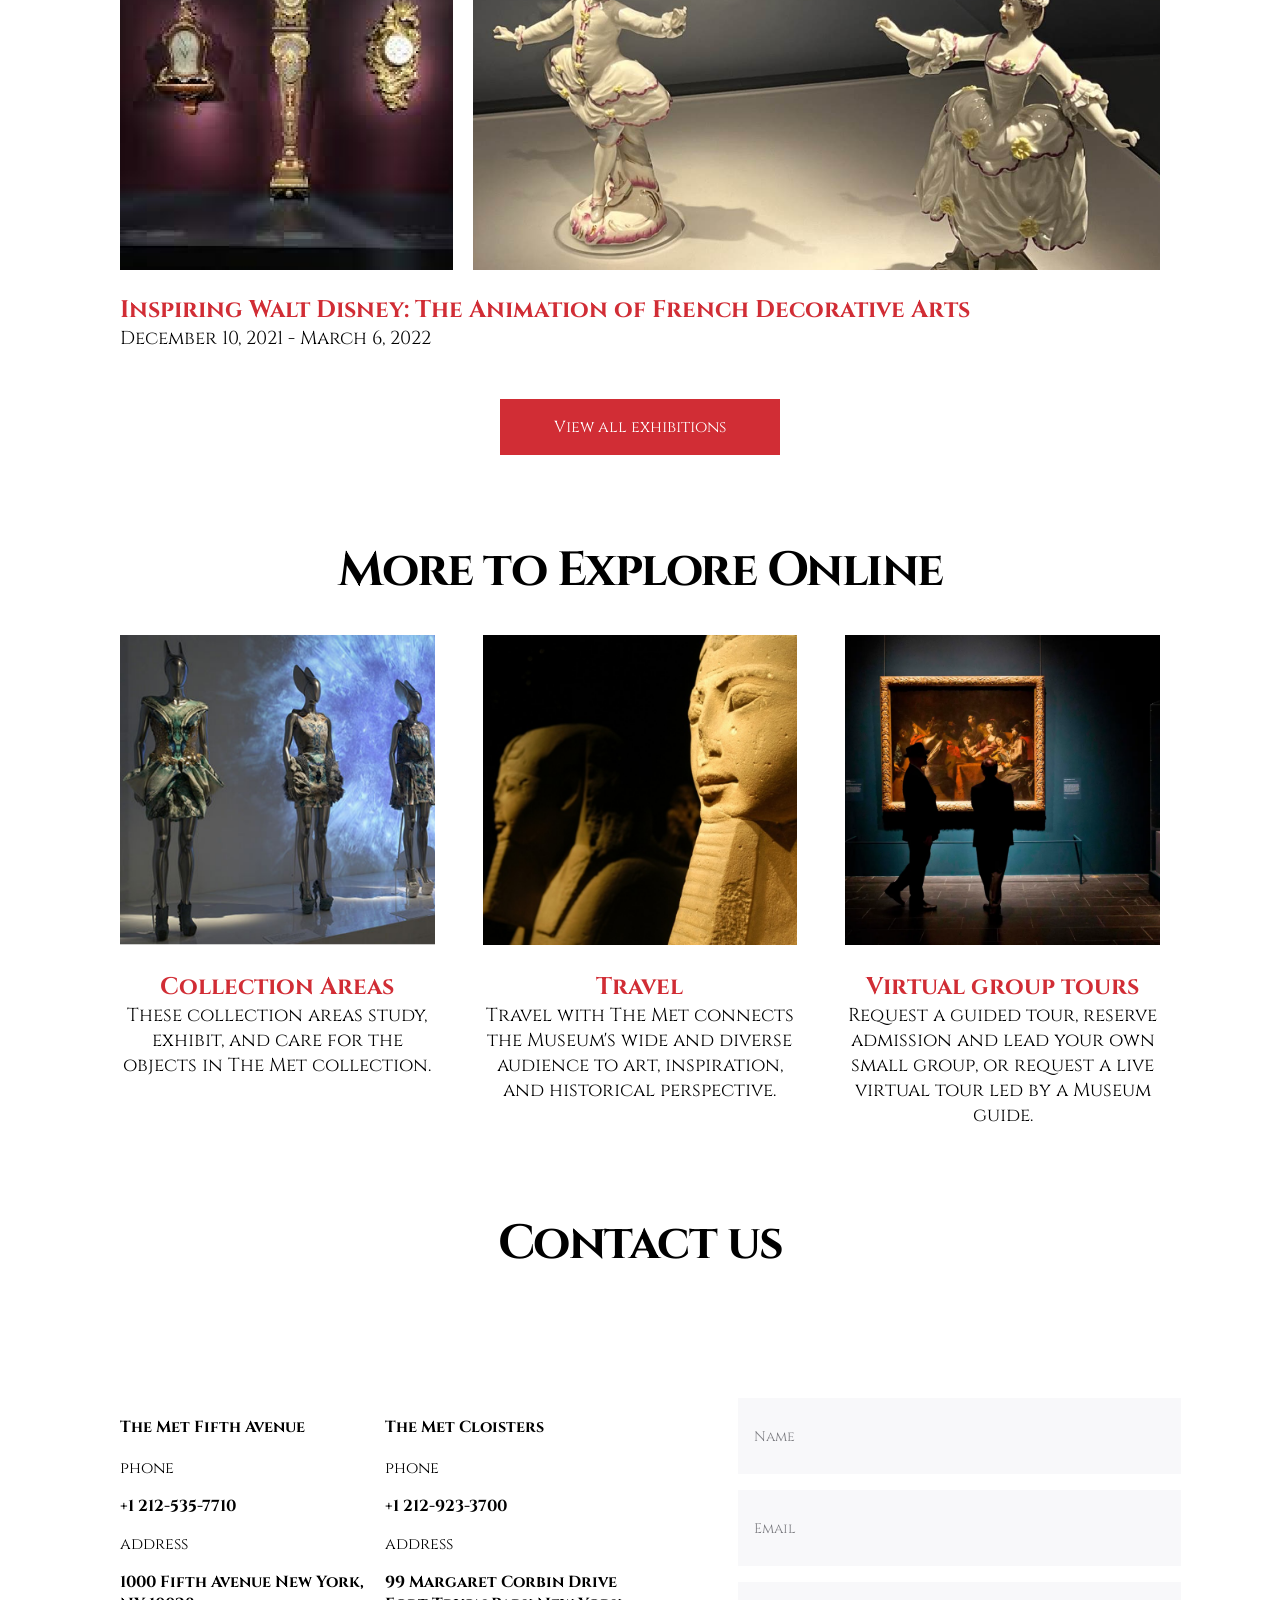
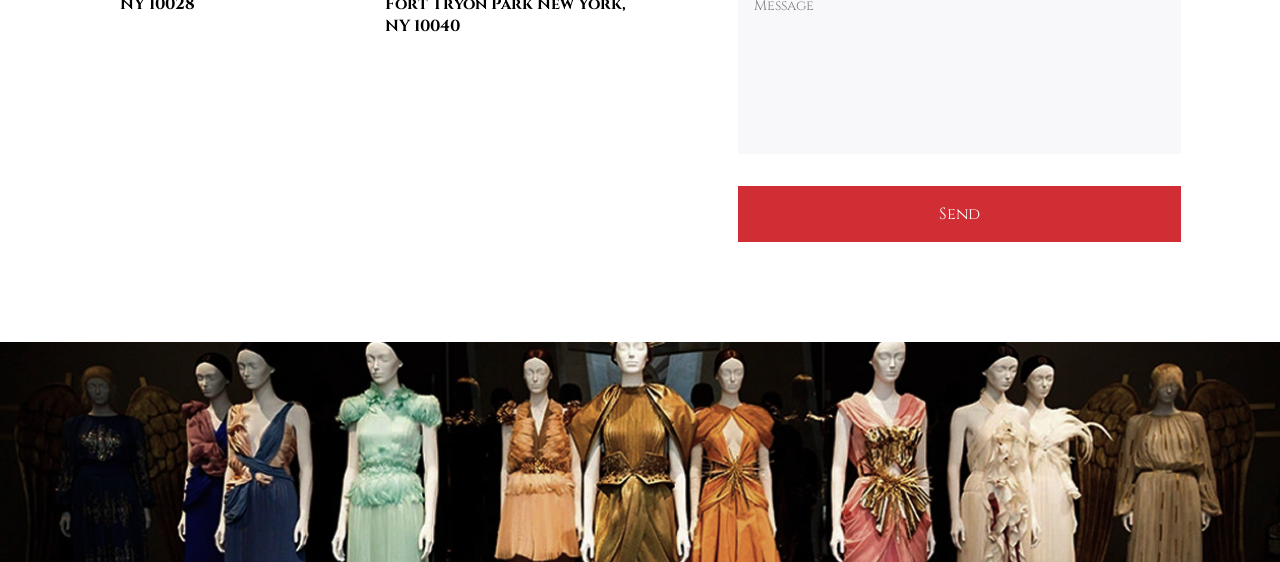
==== commit a336521f: "fixes were done regarding the review" ====
--- a/index.html
+++ b/index.html
@@ -1,526 +1,583 @@
-<!doctype html>
-<html
-  lang="en"
-  id="top"
->
+<!DOCTYPE html>
+<html lang="en" class="page">
   <head>
     <meta charset="UTF-8" />
-    <meta
-      name="viewport"
-      content="width=device-width, initial-scale=1.0"
+    <meta name="viewport" content="width=device-width, initial-scale=1.0" />
+    <title>Landing Page</title>
+    <link
+      rel="preconnect"
+      href="https://fonts.googleapis.com"
     />
-    <title>THE MET — Welcome to The MET</title>
+    <link
+      rel="preconnect"
+      href="https://fonts.gstatic.com"
+    />
+    <link
+      href="https://fonts.googleapis.com/css2?family=Cinzel:wght@400..900&family=Roboto:ital,wght@0,100..900;1,100..900&display=swap"
+      rel="stylesheet"
+    />
+    <script
+      src="src/scripts/main.js"
+      defer
+    ></script>
     <link
       rel="icon"
-      type="image/png"
       href="src/images/logo.png"
     />
     <link
       rel="stylesheet"
       href="src/styles/main.css"
     />
-    <script
-      src="src/scripts/main.js"
-      type="module"
-      defer
-    ></script>
   </head>
-  <body class="page">
-    <main class="page-main">
-      <section
-        class="hero"
-        id="home"
-      >
-        <header class="header">
-          <div class="container header__container">
+
+  <body class="page__body">
+    <header class="header">
+      <div class="container">
+        <div class="header__content">
+          <div class="top-bar">
             <a
-              href="#top"
-              class="header__link header__logo"
+              href="index.html"
+              class="top-bar__logo-link"
             >
-              <span class="visually-hidden">THE MET home</span>
               <img
-                class="header__logo-mark"
                 src="src/images/logo.png"
-                alt="The Met logo"
+                class="top-bar__logo"
               />
             </a>
-            <a
-              href="#menu"
-              class="header__link header__burger"
-              aria-label="Open menu"
-            >
-              <img
-                class="header__burger-icon"
-                src="src/images/icon-burger.png"
-                alt="Menu"
-              />
-              <span class="header__burger-text">Menu</span>
-            </a>
-          </div>
-        </header>
-        <a
-          href="#"
-          class="hero__link"
-        >
-          <img
-            class="hero__img"
-            src="src/images/hero.png"
-            alt="Grand museum hall with ornate ironwork and papal robe display"
-          />
-        </a>
-        <div class="container hero__container">
-          <h1 class="hero__title">Welcome to The MET</h1>
-        </div>
-      </section>
-
-      <section
-        class="locations"
-        id="about"
-      >
-        <div class="container locations__container">
-          <div class="locations__col locations__col--header">
-            <p class="locations__sub">Museum hours</p>
-            <h2 class="locations__title">Plan your visit</h2>
-            <div class="locations__hours locations__hours--fifth">
-              <h3 class="locations__hours-name">The Met Fifth Avenue</h3>
-              <ul class="locations__hours-list">
-                <li class="locations__hours-row">
-                  <span class="locations__hours-time">10 am - 5 pm</span>
-                  <span class="locations__hours-days">Sun, Mon, Tue, Thu</span>
-                </li>
-                <li class="locations__hours-row">
-                  <span class="locations__hours-time">10 am - 9 pm</span>
-                  <span class="locations__hours-days">Fri, Sat</span>
-                </li>
-                <li class="locations__hours-row">
-                  <span class="locations__hours-time">Closed</span>
-                  <span class="locations__hours-days">Wen</span>
-                </li>
-              </ul>
-              <p class="locations__hours-holiday">
-                <span class="locations__hours-holiday-label">Closed on</span>
-                <span class="locations__hours-holiday-text">
-                  Thanksgiving Day, Dec 25, Jan 1, and the first Monday in May.
+            <div class="top-bar__icons">
+              <div class="contact">
+                <a
+                  href="tel:+12125357710"
+                  class="icon icon--phone"
+                ></a>
+                <span class="contact__text">
+                  The Met Fifth Avenue
+                  <br />
+                  +1 212-535-7710
+                  <br />
+                  The Met Cloisters
+                  <br />
+                  +1 212-923-3700
                 </span>
-              </p>
-            </div>
-            <div class="locations__hours locations__hours--cloisters">
-              <h3 class="locations__hours-name">The Met Cloisters</h3>
-              <ul class="locations__hours-list">
-                <li class="locations__hours-row">
-                  <span class="locations__hours-time">10 am – 4.30 pm</span>
-                  <span class="locations__hours-days">Thu - Tue</span>
-                </li>
-                <li class="locations__hours-row">
-                  <span class="locations__hours-time">Closed</span>
-                  <span class="locations__hours-days">Wen</span>
-                </li>
-              </ul>
-              <p class="locations__hours-holiday">
-                <span class="locations__hours-holiday-label">Closed on</span>
-                <span class="locations__hours-holiday-text">
-                  Thanksgiving Day, Dec 25, Jan 1
-                </span>
-              </p>
+              </div>
+              <a
+                href="#menu"
+                class="icon icon--menu"
+              ></a>
             </div>
           </div>
-          <div class="locations__col locations__col--contact">
-            <div class="contact">
-              <h3 class="contact__name contact__name--fifth">
-                The Met Fifth Avenue
-              </h3>
-              <p class="contact__row contact__row--phone">
-                <span class="contact__label">Phone</span>
-                <a
-                  href="tel:+12125357710"
-                  class="contact__link"
-                >
-                  +1 212-535-7710
-                </a>
-              </p>
-              <p class="contact__row contact__row--address">
-                <span class="contact__label">Address</span>
-                <a
-                  class="contact__link"
-                  href="https://www.google.com/maps/search/?api=1&query=1000+Fifth+Avenue+New+York+NY+10028"
-                  target="_blank"
-                  rel="noopener noreferrer"
-                >
-                  1000 Fifth Avenue
-                  <br />
-                  New York, NY 10028
-                </a>
-              </p>
-            </div>
-            <div class="contact">
-              <h3 class="contact__name contact__name--cloisters">
-                The Met Cloisters
-              </h3>
-              <p class="contact__row contact__row--phone">
-                <span class="contact__label">Phone</span>
-                <a
-                  href="tel:+12129233700"
-                  class="contact__link"
-                >
-                  +1 212-923-3700
-                </a>
-              </p>
-              <p class="contact__row contact__row--address">
-                <span class="contact__label">Address</span>
-                <a
-                  class="contact__link"
-                  href="https://www.google.com/maps/search/?api=1&query=99+Margaret+Corbin+Drive+Fort+Tryon+Park+New+York+NY+10040"
-                  target="_blank"
-                  rel="noopener noreferrer"
-                >
-                  99 Margaret Corbin Drive
-                  <br />
-                  Fort Tryon Park
-                  <br />
-                  New York, NY 10040
-                </a>
-              </p>
-            </div>
-          </div>
+          <h1 class="header__title">
+            Welcome
+            <br />
+            to The MET
+          </h1>
         </div>
-      </section>
-
-      <section
-        class="exhibitions"
-        id="gallery"
-      >
-        <div class="container exhibitions__container">
-          <div class="exhibitions__head">
-            <h2 class="exhibitions__title">Now On View</h2>
-            <p class="exhibitions__lead">
-              Explore exhibition gallery guides, videos, articles, and more.
-            </p>
-          </div>
-          <div class="exhibitions__grid">
-            <article class="exhibitions__card">
-              <a
-                href="#"
-                class="exhibitions__card-link"
-              >
-                <img
-                  class="exhibitions__card-img"
-                  src="src/images/exhibition-old-masters.png"
-                  alt="A New Look at Old Masters — The Collection of European Paintings"
-                />
-                <span class="exhibitions__card-title">
-                  A New Look at Old Masters
-                </span>
-                <span class="exhibitions__card-dates">
-                  December 12, 2020 – Through Spring 2023
-                </span>
-              </a>
-            </article>
-            <article class="exhibitions__card">
-              <a
-                href="#"
-                class="exhibitions__card-link"
-              >
-                <img
-                  class="exhibitions__card-img"
-                  src="src/images/exhibition-bodhisattvas.png"
-                  alt="Bodhisattvas of Wisdom, Compassion, and Power"
-                />
-                <span class="exhibitions__card-title">
-                  Bodhisattvas of Wisdom, Compassion, and Power
-                </span>
-                <span class="exhibitions__card-dates">
-                  March 27, 2021 – October 30, 2022
-                </span>
-              </a>
-            </article>
-            <article class="exhibitions__card">
-              <a
-                href="#"
-                class="exhibitions__card-link"
-              >
-                <img
-                  class="exhibitions__card-img"
-                  src="src/images/exhibition-germaine.png"
-                  alt="Inspiring Walt Disney: The Animation of French Decorative Arts"
-                />
-                <span class="exhibitions__card-title">
-                  Inspiring Walt Disney: The Animation of French Decorative Arts
-                </span>
-                <span class="exhibitions__card-dates">
-                  December 10, 2021 – March 6, 2022
-                </span>
-              </a>
-            </article>
-          </div>
+      </div>
+    </header>
+
+    <aside
+      class="menu page__menu"
+      id="menu"
+    >
+      <div class="container">
+        <div class="top-bar menu__top">
           <a
             href="#"
-            class="btn exhibitions__more"
-          >
-            View all exhibitions
-          </a>
-        </div>
-      </section>
-
-      <section
-        class="explore"
-        id="explore"
-      >
-        <div class="container explore__container">
-          <h2 class="explore__title">More to Explore Online</h2>
-          <div class="explore__grid">
-            <article class="explore__card">
-              <a
-                href="#"
-                class="explore__card-link"
-              >
-                <img
-                  class="explore__card-img"
-                  src="src/images/explore-collection-areas.png"
-                  alt="Ornate decorative-arts clocks from The Met collection"
-                />
-                <span class="explore__card-title">Collection Areas</span>
-                <p class="explore__card-copy">
-                  These collection areas study, exhibit, and care for the
-                  objects in The Met collection.
-                </p>
-              </a>
-            </article>
-            <article class="explore__card">
-              <a
-                href="#"
-                class="explore__card-link"
-              >
-                <img
-                  class="explore__card-img"
-                  src="src/images/explore-travel.png"
-                  alt="Ancient Egyptian stone statues in warm golden light"
-                />
-                <span class="explore__card-title">Travel</span>
-                <p class="explore__card-copy">
-                  Travel with The Met connects the Museum's wide and diverse
-                  audience to art, inspiration, and historical perspective.
-                </p>
-              </a>
-            </article>
-            <article class="explore__card">
-              <a
-                href="#"
-                class="explore__card-link"
-              >
-                <img
-                  class="explore__card-img"
-                  src="src/images/explore-group-tours.png"
-                  alt="Two visitors viewing Old Master paintings in a gallery tour"
-                />
-                <span class="explore__card-title">Virtual group tours</span>
-                <p class="explore__card-copy">
-                  Request a guided tour, reserve admission and lead your own
-                  small group, or request a live virtual tour led by a Museum
-                  guide.
-                </p>
-              </a>
-            </article>
-          </div>
-        </div>
-      </section>
-
-      <section
-        class="contact-section"
-        id="contact"
-      >
-        <div class="container contact-section__container">
-          <h2 class="contact-section__title">Contact us</h2>
-          <form
-            class="contact-form"
-            action="#"
-            onsubmit="this.reset(); return false;"
-          >
-            <div class="contact-form__row">
-              <label
-                class="contact-form__label"
-                for="contact-name"
-              >
-                Name
-              </label>
-              <input
-                id="contact-name"
-                name="name"
-                class="contact-form__input"
-                type="text"
-                placeholder="e.g. Jane Doe"
-                required
-              />
-            </div>
-            <div class="contact-form__row">
-              <label
-                class="contact-form__label"
-                for="contact-email"
-              >
-                Email
-              </label>
-              <input
-                id="contact-email"
-                name="email"
-                class="contact-form__input"
-                type="email"
-                placeholder="e.g. jane@example.com"
-                required
-              />
-            </div>
-            <div class="contact-form__row">
-              <label
-                class="contact-form__label"
-                for="contact-message"
-              >
-                Message
-              </label>
-              <textarea
-                id="contact-message"
-                name="message"
-                class="contact-form__input contact-form__input--textarea"
-                placeholder="e.g. I'd like to book a group tour."
-                rows="4"
-                required
-              ></textarea>
-            </div>
-            <button
-              type="submit"
-              class="btn contact-form__submit"
-            >
-              Send
-            </button>
-          </form>
-        </div>
-      </section>
-    </main>
-
-    <footer class="footer">
-      <div class="container footer__container">
-        <a
-          href="#top"
-          class="footer__link footer__logo"
-        >
-          <span class="visually-hidden">THE MET home</span>
-          <img
-            class="footer__logo-mark"
-            src="src/images/logo.png"
-            alt="The Met logo"
-          />
-        </a>
-        <p class="footer__copy">© 2013 Miami</p>
-      </div>
-    </footer>
-
-    <section
-      class="menu page__menu"
-      id="menu"
-      aria-hidden="true"
-    >
-      <div class="menu__bg"></div>
-      <div class="container menu__container">
-        <div class="menu__top">
-          <a
-            href="#top"
-            class="menu__logo"
-          >
-            <span class="visually-hidden">THE MET home</span>
+            class="top-bar__logo"
+          >
             <img
-              class="menu__logo-mark"
+              class="top-bar__image"
               src="src/images/logo.png"
               alt="The Met logo"
             />
           </a>
           <a
-            href="#top"
-            class="menu__close"
-            aria-label="Close menu"
-          >
-            <img
-              class="menu__close-icon"
-              src="src/images/icon-close.png"
-              alt="Close menu"
-            />
+            href="#"
+            class="icon icon--close"
+          ></a>
+        </div>
+
+        <div class="menu__bottom">
+          <nav
+            class="nav menu__nav"
+            aria-label="Main menu"
+          >
+            <ul class="nav__list">
+              <li class="nav__item">
+                <a
+                  class="nav__link"
+                  href="#"
+                >
+                  Home
+                </a>
+              </li>
+              <li class="nav__item">
+                <a
+                  class="nav__link"
+                  href="#about-us"
+                >
+                  About us
+                </a>
+              </li>
+              <li class="nav__item">
+                <a
+                  class="nav__link"
+                  href="#now-on-view"
+                >
+                  Now on view
+                </a>
+              </li>
+              <li class="nav__item">
+                <a
+                  class="nav__link"
+                  href="#explore-online"
+                >
+                  Explore Online
+                </a>
+              </li>
+              <li class="nav__item">
+                <a
+                  class="nav__link"
+                  href="#contacts"
+                >
+                  Contacts
+                </a>
+              </li>
+            </ul>
+          </nav>
+
+          <a
+            href="tel:+12125357710"
+            class="menu__phone-the-met-fifth-avenue"
+          >
+            The Met Fifth Avenue
+            <br />
+            +1 212-535-7710
+          </a>
+
+          <a
+            href="tel:+12129233700"
+            class="menu__the-met-cloisters"
+          >
+            The Met Cloisters
+            <br />
+            +1 212-923-3700
+          </a>
+
+          <a
+            href="#"
+            class="menu__call-to-order"
+          >
+            Call to order
           </a>
         </div>
-        <nav
-          class="menu__nav"
-          aria-label="Main menu"
+      </div>
+    </aside>
+
+    <main
+      class="main"
+      id="home"
+    >
+      <div class="container">
+        <div class="main__content">
+          <section
+            class="about-us"
+            id="about-us"
+          >
+            <div class="about-us__container">
+              <p class="about-us__subtitle">Museum hours</p>
+              <h2
+                class="about-us__title
+                  section-title
+                  section-title--align--left"
+              >
+                Plan your visit
+              </h2>
+              <div class="about-us__content">
+              <p class="about-us__place">The Met Fifth Avenue</p>
+              <ul class="about-us__schedule">
+                <li>
+                  <span>10 AM - 5 PM</span>
+                  <span class="about-us__schedule__days">Sun, Mon, Tue, Thu</span>
+                </li>
+                <li>
+                  <span>10 AM - 9 PM</span>
+                  <span class="about-us__schedule__days">Fri, Sat</span>
+                </li>
+                <li>
+                  <span>CLOSED</span>
+                  <span class="about-us__schedule__days">Wen</span>
+                </li>
+              </ul>
+
+              <p class="about-us__closed">Closed on</p>
+              <span class="about-us__closed__text">
+                Thanksgiving Day, Dec 25, Jan 1, and the first Monday in May.
+              </span>
+
+              <p class="about-us__place">The Met Cloisters</p>
+
+              <ul class="about-us__schedule">
+                <li>
+                  <span>10 AM - 4.30 PM</span>
+                  <span class="about-us__schedule__days">Thu - Tue</span>
+                </li>
+                <li>
+                  <span>CLOSED</span>
+                  <span class="about-us__schedule__days">Wen</span>
+                </li>
+              </ul>
+
+              <p class="about-us__closed">Closed on</p>
+              <span class="about-us__closed__text2">
+                Thanksgiving Day, Dec 25, Jan 1
+              </span>
+              </div>
+            </div>
+
+            <div class="about-us__contacts">
+            <article class="contact-us__avenue">
+              <h3 class="contact-us__avenue--place">
+                The Met Fifth Avenue
+              </h3>
+              <p class="contact-us__avenue--name">phone</p>
+              <a
+                href="tel:+12125357710"
+                target="_blank"
+                class="contact-us__avenue--phone"
+              >
+                +1 212-535-7710
+              </a>
+              <p class="contact-us__avenue--name">address</p>
+              <a
+                href="https://www.google.com/maps/place/1000+5th+Ave,+New+York,+NY+10028"
+                target="_blank"
+                class="contact-us__avenue--address"
+              >
+                1000 Fifth Avenue New York, NY 10028
+              </a>
+            </article>
+
+            <article class="contact-us__cloisters">
+              <h3 class="contact-us__cloisters--place">
+                The Met Cloisters
+              </h3>
+              <p class="contact-us__cloisters--name">phone</p>
+              <a
+                href="tel:+12129233700"
+                target="_blank"
+                class="contact-us__cloisters--phone"
+              >
+                +1 212-923-3700
+              </a>
+              <p class="contact-us__cloisters--name">address</p>
+              <a
+                href="https://www.google.com/maps/place/The+Met+Cloisters"
+                target="_blank"
+                class="contact-us__cloisters--address"
+              >
+                99 Margaret Corbin Drive Fort Tryon Park New York, NY 10040
+              </a>
+            </article>
+            </div>
+          </section>
+        </div>
+
+        <section
+          class="now-on-view"
+          id="now-on-view"
         >
-          <ul class="menu__list">
-            <li class="menu__item">
-              <a
-                class="menu__link"
-                href="#home"
-              >
-                Home
-              </a>
-            </li>
-            <li class="menu__item">
-              <a
-                class="menu__link"
-                href="#about"
-              >
-                About Us
-              </a>
-            </li>
-            <li class="menu__item">
-              <a
-                class="menu__link"
-                href="#gallery"
-              >
-                Gallery
-              </a>
-            </li>
-            <li class="menu__item">
-              <a
-                class="menu__link"
-                href="#explore"
-              >
-                Explore Online
-              </a>
-            </li>
-            <li class="menu__item">
-              <a
-                class="menu__link"
-                href="#contact"
-              >
-                Contacts
-              </a>
-            </li>
-          </ul>
-        </nav>
-        <div class="menu__call">
-          <p class="menu__call-label">call to order</p>
-          <div class="menu__call-row">
-            <img
-              class="menu__call-icon"
-              src="src/images/icon-phone.png"
-              alt="phone"
-            />
-            <a
-              href="tel:+12125357710"
-              class="menu__call-phone"
-            >
-              +1 212-535-7710
-            </a>
-            <span class="menu__call-name">The Met Fifth Avenue</span>
+          <h2
+            class="now-on-view__title
+              section-title--align--center"
+          >
+            Now On View
+          </h2>
+          <h3 class="now-on-view__text">
+            Explore exhibition gallery guides, videos, articles, and more.
+          </h3>
+          <div class="categories__wrapper">
+            <article class="category">
+              <div class="category__photos">
+                <a
+                  href="#"
+                  class="category__link category__link--wide"
+                >
+                  <img
+                    class="category__photo"
+                    src="src/images/category-oldmatters-wide.png"
+                    alt="layer"
+                  />
+                </a>
+                <a
+                  href="#"
+                  class="category__link category__link--square"
+                >
+                  <img
+                    class="category__photo"
+                    src="src/images/category-oldmatters-square.png"
+                    alt="men"
+                  />
+                </a>
+              </div>
+
+              <h2 class="category__title">A New Look at Old Masters</h2>
+              <h3 class="category__subtitle">
+                December 12, 2020 - Through Spring 2023
+              </h3>
+            </article>
+
+            <article class="category">
+              <div
+                class="category__photos category__photos--block-3"
+              >
+                <a
+                  href="#"
+                  class="category__link category__link--block-3"
+                >
+                  <img
+                    class="category__photo"
+                    src="src/images/category-bodhisattvas-1.png"
+                    alt="layer"
+                  />
+                </a>
+                <a
+                  href="#"
+                  class="category__link category__link--block-3"
+                >
+                  <img
+                    class="category__photo"
+                    src="src/images/category-bodhisattvas-2.png"
+                    alt="men"
+                  />
+                </a>
+                <a
+                  href="#"
+                  class="category__link category__link--block-3"
+                >
+                  <img
+                    class="category__photo"
+                    src="src/images/category-bodhisattvas-3.png"
+                    alt="men"
+                  />
+                </a>
+              </div>
+
+              <h2 class="category__title">
+                Bodhisattvas of Wisdom, Compassion, and Power
+              </h2>
+              <h3 class="category__subtitle">
+                March 27, 2021 - October 30, 2022
+              </h3>
+            </article>
+
+            <article class="category">
+              <div class="category__photos">
+                <a
+                  href="#"
+                  class="category__link category__link--square"
+                >
+                  <img
+                    class="category__photo"
+                    src="src/images/category-disney-square.png"
+                    alt="layer"
+                  />
+                </a>
+                <a
+                  href="#"
+                  class="category__link category__link--wide"
+                >
+                  <img
+                    class="category__photo"
+                    src="src/images/category-disney-wide.png"
+                    alt="men"
+                  />
+                </a>
+              </div>
+
+              <h2 class="category__title">
+                Inspiring Walt Disney: The Animation of French Decorative Arts
+              </h2>
+              <h3 class="category__subtitle">
+                December 10, 2021 - March 6, 2022
+              </h3>
+
+              <button class="now-on-view__button">
+                View all exhibitions
+              </button>
+            </article>
           </div>
-          <div class="menu__call-row">
-            <img
-              class="menu__call-icon"
-              src="src/images/icon-phone.png"
-              alt="phone"
-            />
-            <a
-              href="tel:+12129233700"
-              class="menu__call-phone"
-            >
-              +1 212-923-3700
-            </a>
-            <span class="menu__call-name">The Met Cloisters</span>
+        </section>
+
+        <section
+          class="explore-online"
+          id="explore-online"
+        >
+          <h2
+            class="explore__maintitle
+              section-title
+              section-title--align--center"
+          >
+            More to Explore Online
+          </h2>
+          <div class="explories__wrapper">
+            <article class="explore">
+              <div class="explore__item">
+                <a
+                  href="#"
+                  class="explore__link"
+                >
+                  <img
+                    class="explore__photo explore__photo--1"
+                    src="src/images/explore-collection.png"
+                    alt="layer"
+                  />
+                </a>
+              </div>
+              <h2 class="explore__title">Collection Areas</h2>
+              <h3 class="explore__subtitle">
+                These collection areas study, exhibit, and care for the objects
+                in The Met collection.
+              </h3>
+            </article>
+
+            <article class="explore">
+              <div class="explore__item">
+                <a
+                  href="#"
+                  class="explore__link"
+                >
+                  <img
+                    class="explore__photo explore__photo--2"
+                    src="src/images/explore-travel.png"
+                    alt="layer"
+                  />
+                </a>
+              </div>
+              <h2 class="explore__title">Travel</h2>
+              <h3 class="explore__subtitle">
+                Travel with The Met connects the Museum's wide and diverse
+                audience to art, inspiration, and historical perspective.
+              </h3>
+            </article>
+
+            <article class="explore">
+              <a
+                href="#"
+                class="explore__link"
+              >
+                <img
+                  class="explore__photo explore__photo--3"
+                  src="src/images/explore-tours.png"
+                  alt="layer"
+                />
+              </a>
+              <h2 class="explore__title">Virtual group tours</h2>
+              <h3 class="explore__subtitle">
+                Request a guided tour, reserve admission and lead your own small
+                group, or request a live virtual tour led by a Museum guide.
+              </h3>
+            </article>
           </div>
-        </div>
+        </section>
+
+        <section
+          class="contacts"
+          id="contacts"
+        >
+          <h2
+            class="contact-us__title
+              section-title
+              section-title--align--center"
+          >
+            Contact us
+          </h2>
+          <div class="contact-us">
+            <article class="contact-us__avenue">
+              <h3 class="contact-us__avenue--place">
+                The Met Fifth Avenue
+              </h3>
+              <p class="contact-us__avenue--name">phone</p>
+              <a
+                href="tel:+12125357710"
+                target="_blank"
+                class="contact-us__avenue--phone"
+              >
+                +1 212-535-7710
+              </a>
+              <p class="contact-us__avenue--name">address</p>
+              <a
+                href="https://www.google.com/maps/place/1000+5th+Ave,+New+York,+NY+10028"
+                target="_blank"
+                class="contact-us__avenue--address"
+              >
+                1000 Fifth Avenue New York, NY 10028
+              </a>
+            </article>
+
+            <article class="contact-us__cloisters">
+              <h3 class="contact-us__cloisters--place">
+                The Met Cloisters
+              </h3>
+              <p class="contact-us__cloisters--name">phone</p>
+              <a
+                href="tel:+12129233700"
+                target="_blank"
+                class="contact-us__cloisters--phone"
+              >
+                +1 212-923-3700
+              </a>
+              <p class="contact-us__cloisters--name">address</p>
+              <a
+                href="https://www.google.com/maps/place/The+Met+Cloisters"
+                target="_blank"
+                class="contact-us__cloisters--address"
+              >
+                99 Margaret Corbin Drive Fort Tryon Park New York, NY 10040
+              </a>
+            </article>
+            <article class="contact-us__form">
+              <form
+                id="contact-form"
+                action="http://localhost:3000/api"
+                method="post"
+              >
+                <div class="contact-us__form__blocks">
+                  <input
+                    type="text"
+                    name="name"
+                    class="contact-us__form--block"
+                    placeholder="Name"
+                  />
+
+                  <input
+                    type="email"
+                    name="email"
+                    class="contact-us__form--block"
+                    placeholder="Email"
+                  />
+
+                  <textarea
+                    class="contact-us__form--block3"
+                    placeholder="Message"
+                  ></textarea>
+                </div>
+
+                <button
+                  class="contact-us__button"
+                  type="submit"
+                >
+                  Send
+                </button>
+              </form>
+            </article>
+          </div>
+        </section>
       </div>
-    </section>
+    </main>
+
+    <footer class="footer">
+      <div class="footer__image"></div>
+    </footer>
   </body>
 </html>
--- a/src/styles/main.css
+++ b/src/styles/main.css
@@ -1,661 +1,1167 @@
-@import 'https://fonts.googleapis.com/css2?family=Cinzel:wght@400;700&display=swap';
-:root {
-  --color-red: #d12d35;
-  --color-red-dark: #ae1c23;
-  --color-dark: #161616;
-  --color-gray: #3e3e3e;
-  --color-label: #7e7e83;
-  --color-field: #f8f8fa;
-  --color-white: #fff;
-  --color-line: #e5e5e5;
-  --duration: 0.3s;
-  --font: "Cinzel", Georgia, "Times New Roman", serif;
-  --header-height: 72px;
-  --menu-z: 50;
-  --header-z: 10;
-}
-
-html {
+.page {
+  font-family: Cinzel, serif;
+
+  color: #fff;
+
+  font-weight: 700;
+
+  font-style: normal;
+
+  scroll-behavior: smooth;
+}
+
+.page__body {
+  margin: 0;
+
+  min-width: 320px;
+}
+
+.container {
+  padding-inline: 20px;
+}
+
+.header {
+  background-image: url('../images/header.png');
+
+  background-size: cover;
+
+  background-position: center;
+}
+
+.header__title {
+  margin: 129px auto 0;
+
+  font-family: Cinzel, serif;
+
+  font-weight: 700;
+
+  font-size: 40px;
+
+  line-height: 1;
+
+  letter-spacing: -1.5px;
+
+  text-align: center;
+}
+
+.header__content {
+  display: flex;
+
+  height: 100vh;
+
+  flex-direction: column;
+}
+
+.menu {
+  height: 100vh;
+
   box-sizing: border-box;
-  overflow-x: hidden;
-  scroll-behavior: smooth;
-}
-
-*,
-*::before,
-*::after {
-  box-sizing: inherit;
-}
-
-body {
+
+  background-color: #d12d35;
+
+  font-weight: 700;
+
+  text-transform: uppercase;
+
+  transition: 0.3s ease;
+}
+
+.menu__top {
+  margin-bottom: 40px;
+}
+
+.menu__nav {
+  margin-bottom: 32px;
+}
+
+.menu__phone-the-met-fifth-avenue {
+  margin-bottom: 8px;
+
+  display: block;
+
+  color: inherit;
+
+  text-decoration: none;
+
+  font-size: 16px;
+
+  line-height: 27px;
+}
+
+.menu__the-met-cloisters {
+  margin-bottom: 16px;
+
+  display: block;
+
+  color: inherit;
+
+  text-decoration: none;
+
+  font-size: 16px;
+
+  line-height: 27px;
+}
+
+.menu__call-to-order {
+  display: block;
+
+  padding-bottom: 8px;
+
+  border-bottom: 1px solid #fff;
+
+  width: fit-content;
+
+  color: inherit;
+
+  text-decoration: none;
+
+  font-size: 12px;
+
+  line-height: 16px;
+
+  letter-spacing: 2px;
+}
+
+.nav__list {
   margin: 0;
-  min-height: 100vh;
-  padding-bottom: 280px;
-  overflow-x: hidden;
-  color: var(--color-dark);
-  font-family: var(--font);
+
+  padding: 0;
+
+  list-style: none;
+
+  display: flex;
+
+  flex-direction: column;
+
+  gap: 32px;
+}
+
+.nav__link {
+  position: relative;
+
+  color: inherit;
+
+  text-decoration: none;
+
+  line-height: 22px;
+
+  font-size: 22px;
+
+  letter-spacing: 2px;
+}
+
+.nav__link::after {
+  content: '';
+
+  position: absolute;
+
+  bottom: -8px;
+
+  display: block;
+
+  width: 100%;
+
+  height: 1px;
+
+  background-color: #fff;
+
+  transform: scale(0);
+
+  transform-origin: left;
+
+  transition: transform 0.3s;
+}
+
+.nav__link:hover::after {
+  transform: scale(1);
+}
+
+.icon {
+  display: block;
+
+  height: 24px;
+
+  width: 24px;
+
+  background-size: cover;
+
+  position: relative;
+
+  transition: transform 0.3s;
+}
+
+.icon--phone {
+  background-image: url('../images/icon-phone.png');
+}
+
+.icon--phone:hover {
+  transform: scale(1.2);
+}
+
+.icon--menu {
+  background-image: url('../images/icon-menu.png');
+}
+
+.icon--menu:hover {
+  background-image: url('../images/icon-menu-hover.png');
+
+  transform: scale(1.2);
+}
+
+.icon--close {
+  background-image: url('../images/icon-close.png');
+}
+
+.contact {
+  position: relative;
+
+  display: inline-flex;
+
+  align-items: center;
+}
+
+.contact__text {
+  position: absolute;
+
+  right: 100%;
+
+  white-space: nowrap;
+
+  opacity: 0;
+
+  transform: translate(-10px);
+
+  transition: 0.3s ease;
+}
+
+.contact:hover .contact__text {
+  opacity: 1;
+
+  transform: translate(0);
+}
+
+.page__menu {
+  position: fixed;
+
+  top: 0;
+
+  right: 0;
+
+  left: 0;
+
+  opacity: 0;
+
+  transition: all 0.3s;
+
+  transform: translate(-100%);
+
+  pointer-events: none;
+}
+
+.page__menu:target {
+  opacity: 1;
+
+  transform: translate(0);
+
+  pointer-events: all;
+}
+
+.top-bar {
+  margin-top: 25px;
+
+  display: flex;
+
+  justify-content: space-between;
+
+  align-items: center;
+}
+
+.top-bar__icons {
+  display: flex;
+
+  gap: 24px;
+}
+
+.top-bar__logo-link {
+  display: flex;
+
+  cursor: pointer;
+}
+
+.top-bar__logo {
+  width: 64px;
+
+  height: 46px;
+
+  transition: transform 0.3s;
+}
+
+.top-bar__logo:hover {
+  transform: scale(1.2);
+}
+
+.top-bar__image {
+  height: 46px;
+
+  width: 64px;
+}
+
+.section-title {
+  margin: 0 0 100px;
+
+  color: #000;
+
+  font-family: Cinzel, serif;
+
+  font-weight: 700;
+
+  font-size: 32px;
+
+  line-height: 32px;
+
+  letter-spacing: -1.5px;
+}
+
+.section-title--align--left {
+  text-align: left;
+}
+
+.section-title--align--center {
+  text-align: center;
+}
+
+.section-title .subtitle {
+  font-family: Cinzel, serif;
+
+  color: #d12d35;
+
+  font-size: 12px;
+
+  font-weight: 700;
+}
+
+.about-us {
+  display: grid;
+
+  --columns: 2;
+  --column-gap: 20px;
+
+  grid-template-columns: repeat(var(--columns), 1fr);
+
+  column-gap: var(--column-gap);
+
+  margin: 100px 0;
+
+  color: #000;
+}
+
+.about-us__subtitle {
+  margin: 0;
+
+  font-size: 12px;
+
+  color: #d12d35;
+
+  grid-column: 1 / -1;
+}
+
+.about-us__title {
+  grid-column: 1 / -1;
+
+  margin-bottom: 32px;
+}
+
+.about-us__container {
+  grid-auto-flow: 1 / -1;
+}
+
+.about-us__place {
+  margin: 0 0 16px;
+
+  font-size: 24px;
+}
+
+.about-us__content {
+  grid-column: 1 / -1;
+
+  grid-row: 1 / -1;
+}
+
+.about-us__schedule {
+  display: grid;
+
+  gap: 24px 8px;
+
+  list-style: none;
+
+  margin: 0 0 16px;
+
+  padding: 0;
+}
+
+.about-us__schedule__days {
+  font-weight: 400;
+}
+
+.about-us__closed {
+  margin: 0;
+}
+
+.about-us__closed__text {
+  display: flex;
+
+  margin: 0 0 24px;
+
+  font-weight: 400;
+}
+
+.about-us__closed__text2 {
+  display: flex;
+
+  font-weight: 400;
+}
+
+.now-on-view__text {
+  font-weight: 400;
+
+  color: #000;
+
+  display: flex;
+
+  text-align: center;
+
+  justify-content: center;
+
+  align-items: center;
+
+  margin-bottom: 48px;
+}
+
+.now-on-view__title {
+  margin: 0;
+
+  color: #000;
+
+  font-family: Cinzel, serif;
+
+  font-weight: 700;
+
+  font-size: 32px;
+
+  line-height: 32px;
+
+  letter-spacing: -1.5px;
+}
+
+.now-on-view__button {
+  width: 280px;
+
+  height: 56px;
+
+  background-color: #d12d35;
+
+  color: #fff;
+
+  font-family: Cinzel, serif;
+
   font-size: 16px;
-  line-height: 1.5;
-  background-color: transparent;
-}
-
-img {
-  max-width: 100%;
-  height: auto;
-}
-
-a {
-  color: inherit;
+
+  cursor: pointer;
+
+  border: none;
+
+  display: block;
+
+  margin: 0 auto 100px;
+}
+
+.categories__wrapper {
+  display: grid;
+}
+
+.category__photos {
+  display: grid;
+
+  --columns: 2;
+  --column-gap: 20px;
+
+  grid-template-columns: repeat(var(--columns), 1fr);
+
+  column-gap: var(--column-gap);
+
+  margin-bottom: 24px;
+}
+
+.category__photos--block-3 {
+  --columns: 3;
+}
+
+.category__link {
+  position: relative;
+
+  display: block;
+}
+
+.category__link--square {
+  height: 0;
+
+  padding-bottom: 100%;
+}
+
+.category__link--block-3 {
+  display: block;
+
+  height: 0;
+
+  padding-bottom: 100%;
+}
+
+.category__photo {
+  position: absolute;
+
+  inset: 0;
+
+  width: 100%;
+
+  height: 100%;
+
+  object-fit: cover;
+
+  transition: transform 0.3s ease;
+}
+
+.category__photo:hover {
+  transform: scale(1.05);
+}
+
+.category__title {
+  color: #d12d35;
+
+  margin-bottom: 0;
+}
+
+.category__subtitle {
+  color: #000;
+
+  font-weight: 400;
+
+  margin: 0 0 48px;
+}
+
+.explories__wrapper {
+  display: grid;
+
+  gap: 48px;
+
+  grid-template-columns: 1fr;
+
+  max-width: 600px;
+
+  margin: 0 auto;
+}
+
+.explore {
+  text-align: center;
+}
+
+.explore__maintitle {
+  margin-bottom: 40px;
+}
+
+.explore__link {
+  display: block;
+}
+
+.explore__photo {
+  width: 100%;
+
+  height: 100%;
+
+  object-fit: cover;
+
+  transition: transform 0.3s ease;
+}
+
+.explore__photo:hover {
+  transform: scale(1.05);
+}
+
+.explore__title {
+  color: #d12d35;
+
+  margin-bottom: 0;
+
+  text-align: center;
+}
+
+.explore__subtitle {
+  color: #000;
+
+  font-weight: 400;
+
+  margin: 0;
+
+  text-align: center;
+}
+
+.contact-us {
+  display: grid;
+
+  --columns: 2;
+  --column-gap: 20px;
+
+  grid-template-columns: repeat(var(--columns), 1fr);
+
+  column-gap: var(--column-gap);
+}
+
+.contact-us__title {
+  margin-top: 100px;
+
+  margin-bottom: 48px;
+}
+
+.contact-us__avenue {
+  grid-column: 1 / -1;
+}
+
+.contact-us__avenue--place {
+  color: #000;
+
+  font-family: Cinzel, serif;
+
+  font-weight: 700;
+
+  font-size: 16px;
+
+  line-height: 27px;
+
+  margin-bottom: 16px;
+}
+
+.contact-us__avenue--name {
+  font-weight: 400;
+
+  color: #000;
+}
+
+.contact-us__avenue--phone {
+  color: #000;
+
+  display: inline-block;
+
+  font-size: 16px;
+
   text-decoration: none;
-}
-
-ul {
-  margin: 0;
-  padding: 0;
-  list-style: none;
-}
-
-button,
-input,
-textarea {
-  font: inherit;
-}
-
-h1,
-h2,
-h3,
-p {
-  margin: 0;
-}
-
-.visually-hidden {
+
+  transition: transform 0.3s ease;
+}
+
+.contact-us__avenue--phone:hover {
+  transform: scale(1.05);
+}
+
+.contact-us__avenue--address {
+  display: inline-block;
+
+  color: #000;
+
+  font-size: 16px;
+
+  text-decoration: none;
+
+  transition: transform 0.3s ease;
+}
+
+.contact-us__avenue--address:hover {
+  transform: scale(1.05);
+}
+
+.contact-us__cloisters {
+  grid-column: 1 / -1;
+}
+
+.contact-us__cloisters--place {
+  color: #000;
+
+  font-family: Cinzel, serif;
+
+  font-weight: 700;
+
+  font-size: 16px;
+
+  line-height: 27px;
+
+  margin-bottom: 16px;
+}
+
+.contact-us__cloisters--name {
+  font-weight: 400;
+
+  color: #000;
+}
+
+.contact-us__cloisters--phone {
+  display: inline-block;
+
+  color: #000;
+
+  font-size: 16px;
+
+  text-decoration: none;
+
+  transition: transform 0.3s ease;
+}
+
+.contact-us__cloisters--phone:hover {
+  transform: scale(1.05);
+}
+
+.contact-us__cloisters--address {
+  display: inline-block;
+
+  color: #000;
+
+  font-size: 16px;
+
+  margin-bottom: 48px;
+
+  text-decoration: none;
+
+  transition: transform 0.3s ease;
+}
+
+.contact-us__cloisters--address:hover {
+  transform: scale(1.05);
+}
+
+.contact-us__form {
+  grid-column: 1 / -1;
+}
+
+.contact-us__form__blocks {
+  display: flex;
+
+  flex-direction: column;
+
+  margin-bottom: 32px;
+}
+
+.contact-us__form--block {
+  width: 280px;
+
+  height: 48px;
+
+  margin-bottom: 16px;
+
+  padding: 14px 16px;
+
+  border: none;
+
+  background-color: #f8f8fa;
+
+  font-family: Cinzel, serif;
+
+  font-size: 14px;
+
+  line-height: 20px;
+
+  resize: none;
+}
+
+.contact-us__form--block::placeholder {
+  font-family: Cinzel, serif;
+
+  font-weight: 400;
+
+  font-size: 14px;
+
+  line-height: 20px;
+
+  color: #7e7e83;
+}
+
+.contact-us__form--block:hover::placeholder {
+  color: #161616;
+}
+
+.contact-us__form--block:focus {
+  outline: none;
+
+  border: 1px solid #161616;
+}
+
+.contact-us__form--block3 {
+  width: 280px;
+
+  height: 144px;
+
+  padding: 14px 16px;
+
+  border: none;
+
+  background-color: #f8f8fa;
+
+  resize: none;
+
+  font-family: Cinzel, serif;
+
+  font-size: 14px;
+
+  line-height: 20px;
+}
+
+.contact-us__form--block3::placeholder {
+  font-family: Cinzel, serif;
+
+  font-weight: 400;
+
+  color: #7e7e83;
+}
+
+.contact-us__form--block3:hover::placeholder {
+  color: #161616;
+}
+
+.contact-us__form--block3:focus {
+  outline: none;
+
+  border: 1px solid #161616;
+}
+
+.contact-us__button {
+  width: 312px;
+
+  height: 56px;
+
+  background-color: #d12d35;
+
+  color: #fff;
+
+  margin-bottom: 100px;
+
+  border: 1px solid #d12d35;
+
+  font-family: Cinzel, serif;
+
+  font-size: 16px;
+
+  cursor: pointer;
+}
+
+.footer {
+  position: relative;
+}
+
+.footer__image {
   position: absolute;
-  width: 1px;
-  height: 1px;
-  padding: 0;
-  margin: -1px;
-  overflow: hidden;
-  clip: rect(0, 0, 0, 0);
-  white-space: nowrap;
-  border: 0;
-}
-
-.container {
-  max-width: 1260px;
-  margin-right: auto;
-  margin-left: auto;
-  padding-right: 24px;
-  padding-left: 24px;
-}
-
-.page:has(.page__menu:target) {
-  overflow: hidden;
-}
-
-.header {
-  position: absolute;
-  top: 0;
+
   left: 0;
+
   right: 0;
-  z-index: calc(var(--header-z) + 0);
-}
-
-.header__container {
-  display: flex;
-  align-items: center;
-  justify-content: space-between;
-  min-height: var(--header-height);
-  padding-top: 12px;
-  padding-bottom: 12px;
-}
-
-.header__link {
-  color: var(--color-white);
-}
-
-.header__logo-mark {
-  display: block;
-  width: 64px;
-  height: auto;
-}
-
-.header__burger {
-  display: flex;
-  gap: 10px;
-  align-items: center;
-  font-size: 14px;
-  letter-spacing: 0.05em;
-  text-transform: uppercase;
-}
-
-.header__burger-icon {
-  display: block;
-  width: 24px;
-  height: 24px;
-}
-
-.header__burger:hover,
-.header__logo:hover {
-  color: rgba(255, 255, 255, 0.75);
-  transition: color var(--duration) ease;
-}
-
-.hero {
-  position: relative;
-  min-height: 460px;
-  display: flex;
-  flex-direction: column;
-  justify-content: flex-end;
-  background-color: var(--color-dark);
-}
-
-.hero__link {
-  display: block;
-  position: absolute;
-  inset: 0;
-  z-index: 0;
-}
-
-.hero__img {
-  display: block;
-  width: 100%;
-  height: 100%;
-  object-fit: cover;
-  transition: transform var(--duration) ease;
-}
-
-.hero__link:hover .hero__img {
-  transform: scale(1.06);
-}
-
-.hero__container {
-  position: relative;
-  z-index: 1;
-  width: 100%;
-  padding-bottom: 56px;
-}
-
-.hero__title {
-  max-width: 420px;
-  font-size: 40px;
-  line-height: 1.15;
-  font-weight: 700;
-  color: var(--color-white);
-}
-
-.locations {
-  padding: 80px 0;
-  background-color: var(--color-white);
-}
-
-.locations__container {
-  display: grid;
-  gap: 40px;
-  grid-template-columns: 1.4fr 1fr;
-}
-
-.locations__sub {
-  margin-bottom: 8px;
-  font-size: 14px;
-  letter-spacing: 0.08em;
-  text-transform: uppercase;
-  color: var(--color-label);
-}
-
-.locations__title {
-  margin-bottom: 28px;
-  font-size: 34px;
-  font-weight: 700;
-}
-
-.locations__hours {
-  margin-bottom: 24px;
-}
-
-.locations__hours-name {
-  margin-bottom: 12px;
-  font-size: 18px;
-  font-weight: 700;
-}
-
-.locations__hours-list {
-  display: grid;
-  gap: 8px;
-}
-
-.locations__hours-row {
-  display: flex;
-  gap: 16px;
-  align-items: baseline;
-}
-
-.locations__hours-time {
-  width: 172px;
-  font-weight: 700;
-  color: var(--color-gray);
-}
-
-.locations__hours-holiday {
-  margin-top: 12px;
-  color: var(--color-gray);
-}
-
-.locations__hours-holiday-label {
-  font-weight: 700;
-}
-
-.contact {
-  margin-bottom: 24px;
-  border-left: 2px solid var(--color-red);
-  padding-left: 16px;
-}
-
-.contact__name {
-  margin-bottom: 8px;
-  font-size: 18px;
-  font-weight: 700;
-}
-
-.contact__row {
-  margin-bottom: 12px;
-}
-
-.contact__label {
-  display: block;
-  font-size: 14px;
-  letter-spacing: 0.05em;
-  text-transform: uppercase;
-  color: var(--color-label);
-}
-
-.contact__link {
-  color: inherit;
-  transition: color var(--duration) ease;
-}
-
-.contact__link:hover {
-  color: var(--color-red);
-}
-
-.exhibitions {
-  padding: 80px 0;
-  background-color: #fafafa;
-}
-
-.exhibitions__title {
-  margin-bottom: 12px;
-  font-size: 34px;
-  font-weight: 700;
-}
-
-.exhibitions__lead {
-  max-width: 516px;
-  margin-bottom: 32px;
-  color: var(--color-gray);
-}
-
-.exhibitions__grid {
-  display: grid;
-  gap: 24px;
-  grid-template-columns: repeat(3, 1fr);
-}
-
-.exhibitions__card {
-  display: flex;
-  flex-direction: column;
-}
-
-.exhibitions__card-link {
-  display: flex;
-  flex-direction: column;
-}
-
-.exhibitions__card-img {
-  aspect-ratio: 16/9;
-  object-fit: cover;
-  transition: transform var(--duration) ease;
-}
-
-.exhibitions__card-link:hover .exhibitions__card-img {
-  transform: scale(1.06);
-}
-
-.exhibitions__card-title {
-  margin-top: 12px;
-  display: block;
-  font-size: 20px;
-  font-weight: 700;
-  transition: color var(--duration) ease;
-}
-
-.exhibitions__card-link:hover .exhibitions__card-title {
-  color: var(--color-red);
-}
-
-.exhibitions__card-dates {
-  margin-top: 4px;
-  display: block;
-  color: var(--color-gray);
-}
-
-.exhibitions__more {
-  width: fit-content;
-  align-self: flex-start;
-  margin-top: 36px;
-}
-
-.explore {
-  padding: 80px 0;
-  background-color: var(--color-white);
-}
-
-.explore__title {
-  margin-bottom: 32px;
-  font-size: 34px;
-  font-weight: 700;
-}
-
-.explore__grid {
-  display: grid;
-  gap: 24px;
-  grid-template-columns: repeat(3, 1fr);
-}
-
-.explore__card {
-  display: flex;
-  flex-direction: column;
-}
-
-.explore__card-link {
-  display: flex;
-  flex-direction: column;
-}
-
-.explore__card-img {
-  aspect-ratio: 16/10;
-  object-fit: cover;
-  transition: transform var(--duration) ease;
-}
-
-.explore__card-link:hover .explore__card-img {
-  transform: scale(1.06);
-}
-
-.explore__card-title {
-  margin-top: 16px;
-  margin-bottom: 12px;
-  font-size: 22px;
-  font-weight: 700;
-  transition: color var(--duration) ease;
-}
-
-.explore__card-link:hover .explore__card-title {
-  color: var(--color-red);
-}
-
-.explore__card-copy {
-  color: var(--color-gray);
-}
-
-.btn {
-  display: inline-block;
-  padding: 14px 20px;
-  font-size: 14px;
-  letter-spacing: 0.06em;
-  text-transform: uppercase;
-  color: var(--color-white);
-  background-color: var(--color-red);
-  border: 0;
-  border-radius: 3px;
-  cursor: pointer;
-  transition: background-color var(--duration) ease;
-}
-
-.btn:hover {
-  background-color: var(--color-red-dark);
-}
-
-.contact-section {
-  position: relative;
-  padding: 80px 0;
-  background-color: #fff;
-}
-
-.contact-section__title {
-  margin-bottom: 28px;
-  font-size: 34px;
-  font-weight: 700;
-}
-
-.contact-form {
-  max-width: 458px;
-  display: grid;
-  gap: 24px;
-}
-
-.contact-form__row {
-  display: grid;
-  gap: 8px;
-}
-
-.contact-form__label {
-  font-size: 14px;
-  letter-spacing: 0.05em;
-  text-transform: uppercase;
-  color: var(--color-label);
-}
-
-.contact-form__input {
-  padding: 12px 14px;
-  color: var(--color-dark);
-  background-color: var(--color-field);
-  border: 1px solid var(--color-line);
-  border-radius: 3px;
-  transition: border-color var(--duration) ease;
-}
-
-.contact-form__input:hover {
-  border-color: var(--color-red);
-}
-
-.contact-form__submit {
-  justify-self: start;
-}
-
-.footer {
-  position: fixed;
-  bottom: 0;
-  left: 0;
-  right: 0;
+
+  height: 220px;
+
   z-index: -1;
-  height: 280px;
-  color: #fff;
-  background-color: var(--color-dark);
-  background-image: url("../images/footer-band.png");
+
+  background-image: url('../images/footer.png');
+
+  background-repeat: no-repeat;
+
+  background-position: center;
+
   background-size: cover;
-  background-position: center bottom;
-}
-
-.footer__container {
-  display: flex;
-  flex-wrap: wrap;
-  gap: 24px;
-  align-items: flex-end;
-  justify-content: space-between;
-  width: 100%;
-  padding-bottom: 40px;
-}
-
-.footer__logo {
-  transition: opacity var(--duration) ease;
-}
-
-.footer__logo:hover {
-  opacity: 0.75;
-}
-
-.footer__logo-mark {
-  display: block;
-  width: 64px;
-  height: auto;
-}
-
-.footer__copy {
-  color: #fff;
-}
-
-.menu {
-  position: fixed;
-  z-index: var(--menu-z);
-  inset: 0;
-  overflow: auto;
-  background-color: var(--color-red);
-  display: none;
-}
-
-.menu:target {
-  display: block;
-}
-
-.menu__container {
-  min-height: 100vh;
-  display: flex;
-  flex-direction: column;
-  padding-bottom: 40px;
-}
-
-.menu__top {
-  position: sticky;
-  top: 0;
-  z-index: 1;
-  display: flex;
-  align-items: center;
-  justify-content: space-between;
-  padding-bottom: 24px;
-  background-color: var(--color-red);
-}
-
-.menu__logo,
-.menu__close {
-  color: var(--color-white);
-}
-
-.menu__logo-mark {
-  display: block;
-  width: 80px;
-  height: auto;
-}
-
-.menu__close-icon {
-  display: block;
-  width: 30px;
-  height: 30px;
-}
-
-.menu__call-icon {
-  display: block;
-  flex-shrink: 0;
-  width: 24px;
-  height: 24px;
-}
-
-.menu__close {
-  display: grid;
-  place-items: center;
-}
-
-.menu__list {
-  display: grid;
-  gap: 28px;
-  margin: 40px 0 auto;
-}
-
-.menu__link {
-  position: relative;
-  display: inline-block;
-  font-size: 28px;
-  font-weight: 700;
-  color: var(--color-white);
-  transition: color var(--duration) ease;
-}
-
-.menu__link::after {
-  position: absolute;
-  right: 0;
-  bottom: -6px;
-  left: 0;
-  height: 2px;
-  background-color: var(--color-white);
-  content: "";
-  transform: scaleX(0);
-  transform-origin: left;
-  transition: transform var(--duration) ease;
-}
-
-.menu__link:hover {
-  color: var(--color-red-dark);
-}
-
-.menu__link:hover::after {
-  transform: scaleX(1);
-}
-
-.menu__call {
-  padding-bottom: 24px;
-}
-
-.menu__call-label {
-  margin-bottom: 12px;
-  font-size: 14px;
-  letter-spacing: 0.08em;
-  text-transform: uppercase;
-  color: rgba(255, 255, 255, 0.7);
-}
-
-.menu__call-row {
-  display: flex;
-  gap: 16px;
-  align-items: center;
-  padding-top: 8px;
-}
-
-.menu__call-name {
-  color: var(--color-white);
-}
-
-.menu__call-phone {
-  width: 210px;
-  font-weight: 700;
-  color: var(--color-white);
-  transition: color var(--duration) ease;
-}
-
-.menu__call-phone:hover {
-  color: var(--color-red-dark);
-}
-
-@media (max-width: 744px) {
-  .locations__container {
-    grid-template-columns: 1fr;
-  }
-  .exhibitions__grid {
-    grid-template-columns: repeat(2, 1fr);
-  }
-  .explore__grid {
-    grid-template-columns: repeat(2, 1fr);
-  }
-}
-@media (max-width: 400px) {
-  .hero__title {
-    font-size: 32px;
-  }
-  .explore__grid {
-    grid-template-columns: 1fr;
-  }
-  .menu__list {
-    gap: 20px;
-  }
-  .menu__link {
-    font-size: 24px;
-  }
-}+}
+
+@media (min-width: 576px) {
+  .container {
+    padding-inline: 72px;
+  }
+}
+
+@media (min-width: 576px) {
+  .header__title {
+    font-size: 64px;
+  }
+}
+
+@media (min-width: 576px) {
+  .menu {
+    margin-bottom: 0;
+  }
+}
+
+@media (min-width: 576px) {
+  .icon {
+    height: 32px;
+
+    width: 32px;
+  }
+}
+
+@media (min-width: 576px) {
+  .top-bar__logo {
+    height: 65px;
+
+    width: 87px;
+  }
+}
+
+@media (min-width: 576px) {
+  .top-bar__image {
+    height: 65px;
+
+    width: 87px;
+  }
+}
+
+@media (min-width: 576px) {
+  .section-title {
+    font-size: 48px;
+
+    margin-bottom: 140px;
+  }
+}
+
+@media (min-width: 576px) {
+  .about-us {
+    --columns: 6;
+    --column-gap: 24px;
+  }
+}
+
+@media (min-width: 576px) {
+  .about-us__subtitle {
+    grid-column: 1 / 4;
+  }
+}
+
+@media (min-width: 576px) {
+  .about-us__title {
+    grid-column: 1 / 4;
+  }
+}
+
+@media (min-width: 576px) {
+  .about-us__content {
+    grid-column: 4 / 7;
+  }
+}
+
+@media (min-width: 576px) {
+  .category__photos {
+    --columns: 6;
+  }
+}
+
+@media (min-width: 576px) {
+  .category__photos--block-3 {
+    --columns: 2;
+  }
+}
+
+@media (min-width: 576px) {
+  .category__link--wide {
+    grid-column: span 4;
+  }
+}
+
+@media (min-width: 576px) {
+  .category__link--square {
+    grid-column: span 2;
+  }
+}
+
+@media (min-width: 576px) {
+  .category__link--block-3:nth-child(3) {
+    display: none;
+  }
+}
+
+@media (min-width: 576px) {
+  .explore__maintitle {
+    margin-bottom: 48px;
+  }
+}
+
+@media (min-width: 576px) {
+  .contact-us {
+    --columns: 6;
+  }
+}
+
+@media (min-width: 576px) {
+  .contact-us__avenue {
+    grid-column: 1 / 3;
+  }
+}
+
+@media (min-width: 576px) {
+  .contact-us__cloisters {
+    grid-column: 1 / 3;
+  }
+}
+
+@media (min-width: 576px) {
+  .contact-us__form {
+    grid-column: 4 / 6;
+  }
+}
+
+@media (min-width: 576px) {
+  .contact-us__form--block {
+    width: 288px;
+  }
+}
+
+@media (min-width: 576px) {
+  .contact-us__form--block3 {
+    width: 288px;
+  }
+}
+
+@media (min-width: 576px) {
+  .contact-us__button {
+    width: 320px;
+  }
+}
+
+@media (min-width: 1024px) {
+  .container {
+    padding-inline: 120px;
+
+    max-width: 1260px;
+
+    margin-inline: auto;
+  }
+}
+
+@media (min-width: 1024px) {
+  .header__title {
+    margin: 83px auto 0;
+  }
+}
+
+@media (min-width: 1024px) {
+  .section-title {
+    font-size: 48px;
+
+    margin-bottom: 138px;
+  }
+}
+
+@media (min-width: 1024px) {
+  .about-us {
+    --columns: 12;
+  }
+}
+
+@media (min-width: 1024px) {
+  .about-us__subtitle {
+    grid-column: 1 / -1;
+  }
+}
+
+@media (min-width: 1024px) {
+  .about-us__title {
+    grid-column: 1 / -1;
+  }
+}
+
+@media (min-width: 1024px) {
+  .about-us__content {
+    grid-column: 7 / 12;
+  }
+}
+
+@media (min-width: 1024px) {
+  .category__photos {
+    --columns: 12;
+  }
+}
+
+@media (min-width: 1024px) {
+  .category__photos--block-3 {
+    --columns: 3;
+  }
+}
+
+@media (min-width: 1024px) {
+  .category__link--wide {
+    grid-column: span 8;
+  }
+}
+
+@media (min-width: 1024px) {
+  .category__link--square {
+    grid-column: span 4;
+  }
+}
+
+@media (min-width: 1024px) {
+  .category__link--block-3 {
+    display: block;
+
+    padding-bottom: 100%;
+  }
+
+  .category__link--block-3:nth-child(3) {
+    display: block;
+  }
+}
+
+@media (min-width: 1024px) {
+  .explories__wrapper {
+    grid-template-columns: repeat(3, 1fr);
+
+    max-width: 1200px;
+  }
+}
+
+@media (min-width: 1024px) {
+  .explore__maintitle {
+    margin-bottom: 48px;
+  }
+}
+
+@media (min-width: 1024px) {
+  .contact-us {
+    --columns: 12;
+  }
+}
+
+@media (min-width: 1024px) {
+  .contact-us__avenue {
+    grid-column: 1 / 4;
+  }
+}
+
+@media (min-width: 1024px) {
+  .contact-us__cloisters {
+    grid-column: 4 / 7;
+  }
+}
+
+@media (min-width: 1024px) {
+  .contact-us__form {
+    grid-column: 8 / 12;
+  }
+}
+
+@media (min-width: 1024px) {
+  .contact-us__form--block {
+    width: 411px;
+  }
+}
+
+@media (min-width: 1024px) {
+  .contact-us__form--block3 {
+    width: 411px;
+  }
+}
+
+@media (min-width: 1024px) {
+  .contact-us__button {
+    width: 443px;
+  }
+}
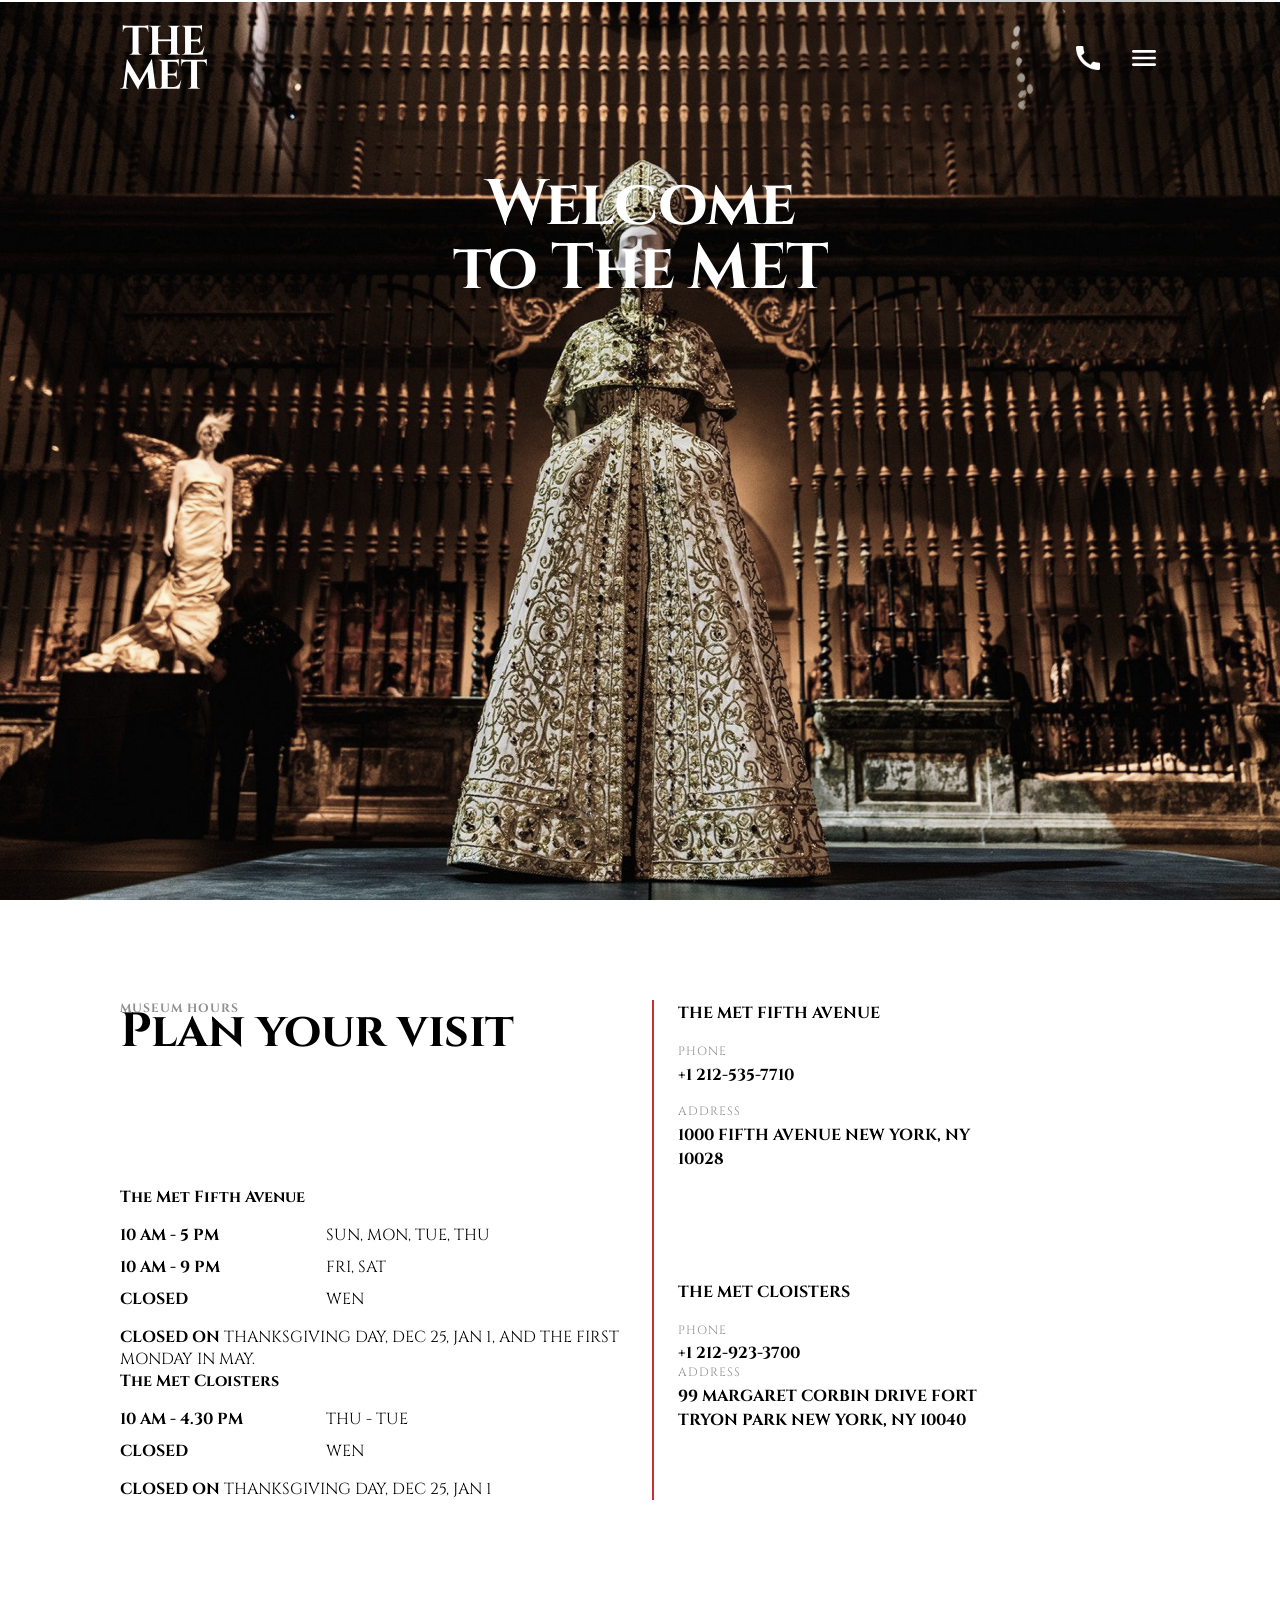
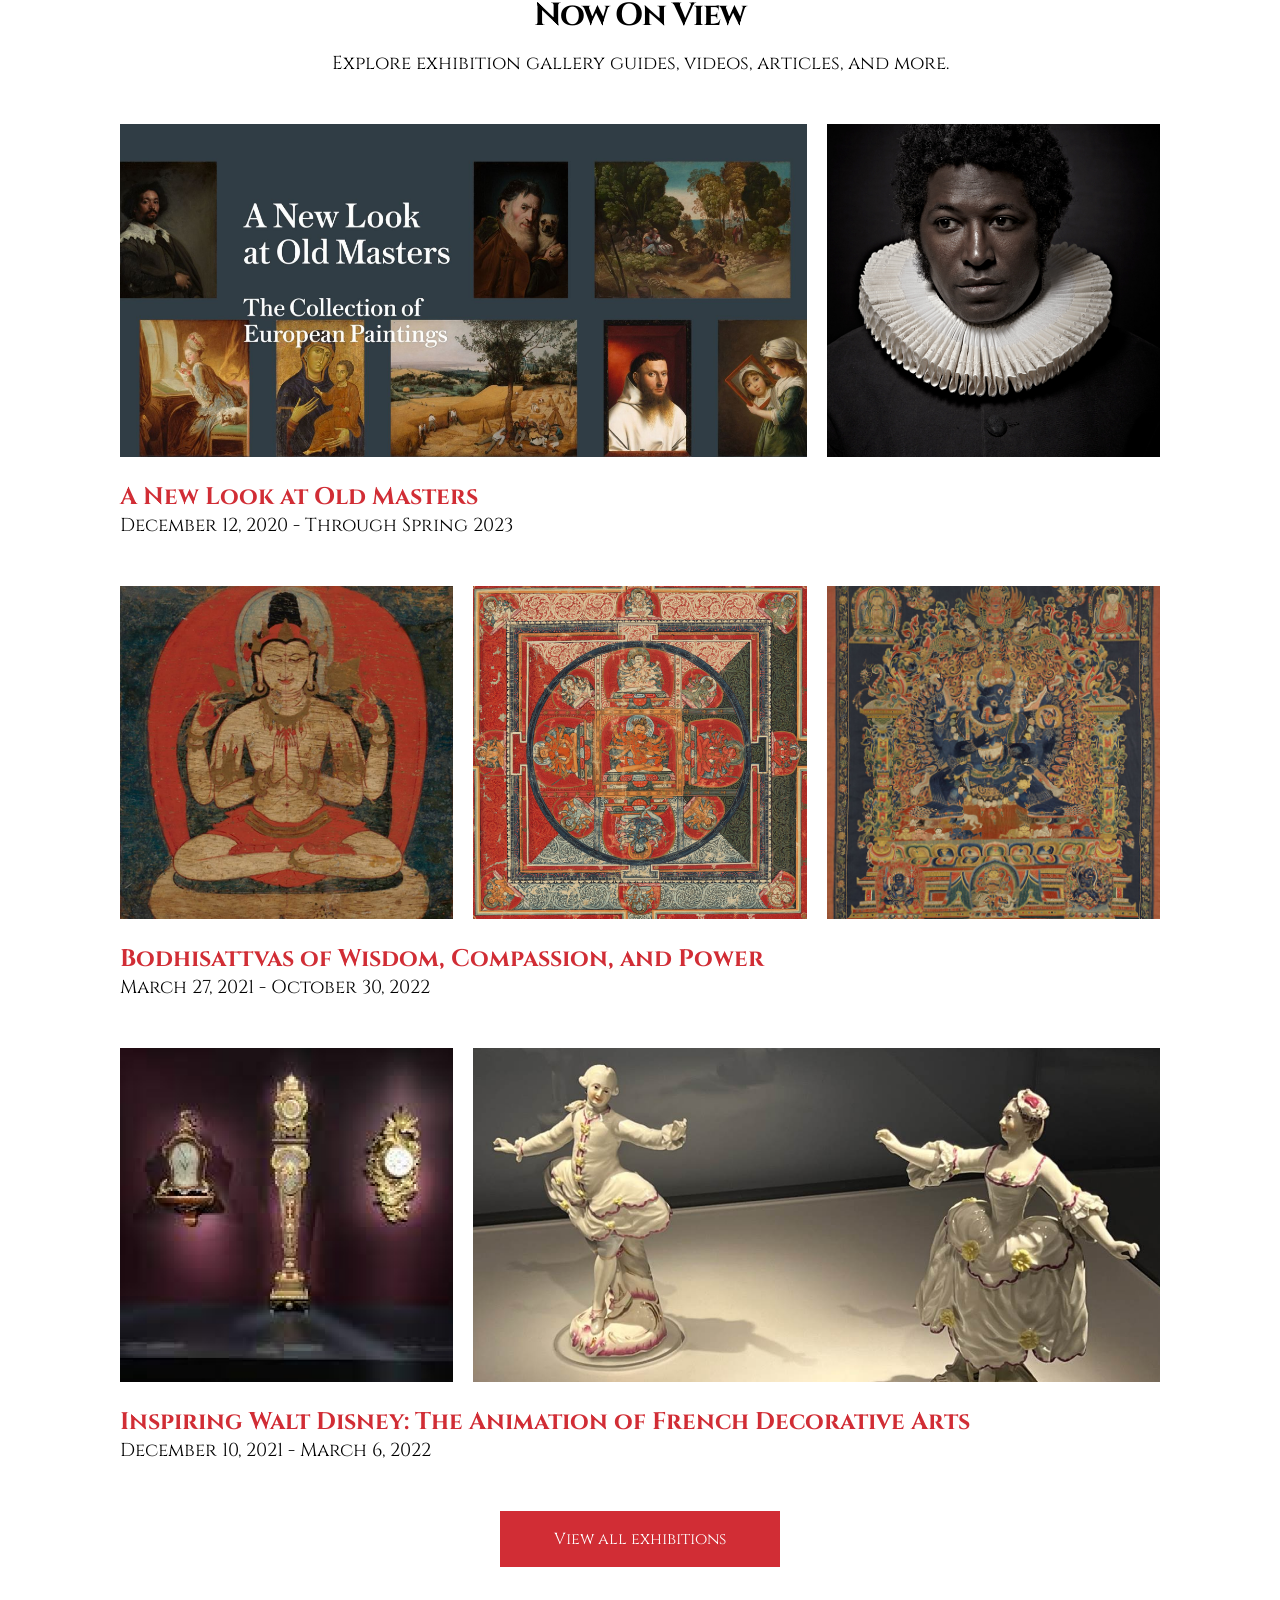
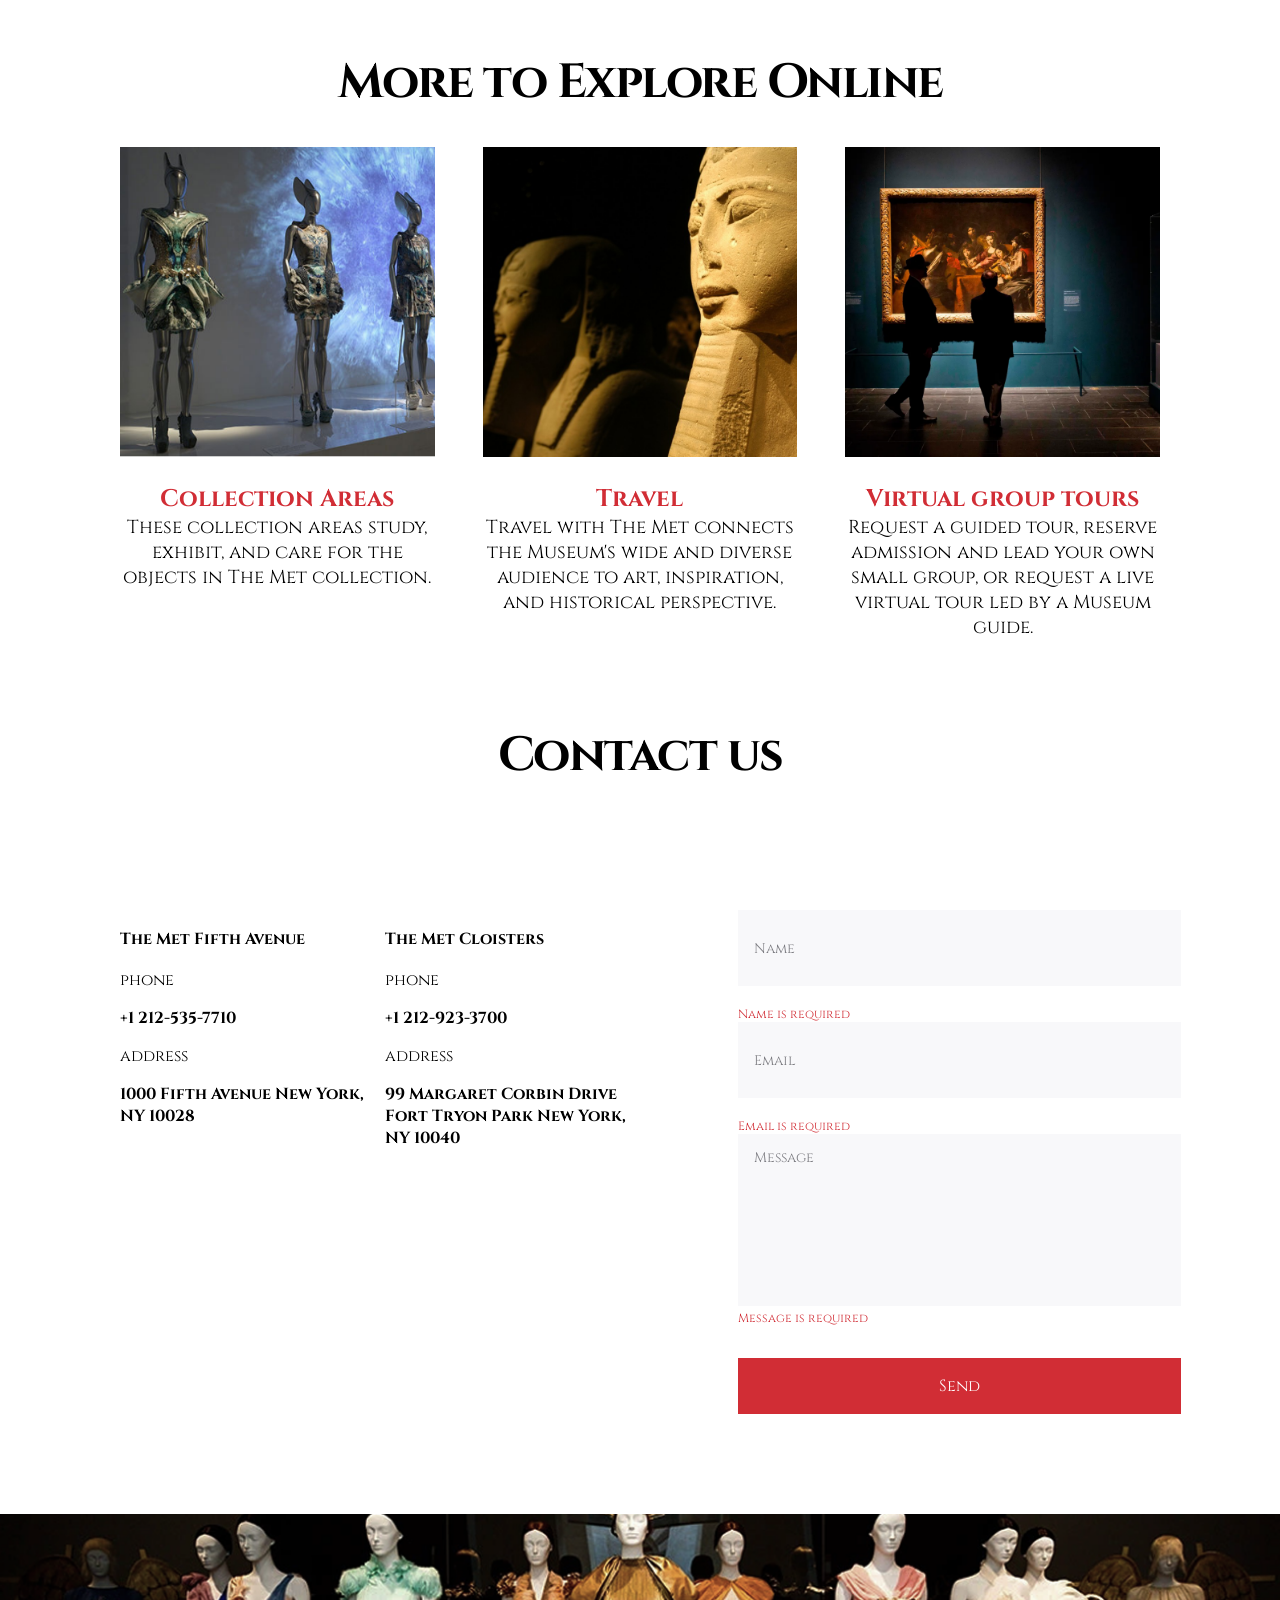
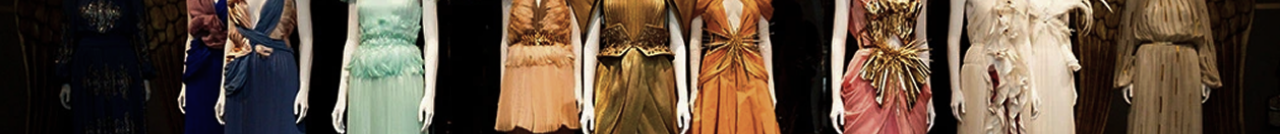
==== commit 14dc4b3b: "fixed regarding the review" ====
--- a/index.html
+++ b/index.html
@@ -17,8 +17,8 @@
       rel="stylesheet"
     />
     <script
+      type="module"
       src="src/scripts/main.js"
-      defer
     ></script>
     <link
       rel="icon"
@@ -51,13 +51,22 @@
                   class="icon icon--phone"
                 ></a>
                 <span class="contact__text">
-                  The Met Fifth Avenue
-                  <br />
-                  +1 212-535-7710
-                  <br />
-                  The Met Cloisters
-                  <br />
-                  +1 212-923-3700
+                  <span class="contact__number">
+                    The Met Fifth Avenue
+                    <a
+                      href="tel:+12125357710"
+                      class="contact__number--link"
+                      >+1 212-535-7710</a
+                    >
+                  </span>
+                  <span class="contact__number">
+                    The Met Cloisters
+                    <a
+                      href="tel:+12129233700"
+                      class="contact__number--link"
+                      >+1 212-923-3700</a
+                    >
+                  </span>
                 </span>
               </div>
               <a
@@ -541,26 +550,58 @@
                 id="contact-form"
                 action="http://localhost:3000/api"
                 method="post"
+                novalidate
               >
                 <div class="contact-us__form__blocks">
                   <input
                     type="text"
                     name="name"
+                    id="contact-name"
                     class="contact-us__form--block"
                     placeholder="Name"
-                  />
+                    required
+                    aria-required="true"
+                    aria-describedby="contact-name-error"
+                  />
+                  <span
+                    id="contact-name-error"
+                    class="contact-us__form--error"
+                    hidden
+                    >Name is required</span
+                  >
 
                   <input
                     type="email"
                     name="email"
+                    id="contact-email"
                     class="contact-us__form--block"
                     placeholder="Email"
-                  />
+                    required
+                    aria-required="true"
+                    aria-describedby="contact-email-error"
+                  />
+                  <span
+                    id="contact-email-error"
+                    class="contact-us__form--error"
+                    hidden
+                    >Email is required</span
+                  >
 
                   <textarea
+                    id="contact-message"
                     class="contact-us__form--block3"
                     placeholder="Message"
+                    name="message"
+                    required
+                    aria-required="true"
+                    aria-describedby="contact-message-error"
                   ></textarea>
+                  <span
+                    id="contact-message-error"
+                    class="contact-us__form--error"
+                    hidden
+                    >Message is required</span
+                  >
                 </div>
 
                 <button
--- a/src/styles/main.css
+++ b/src/styles/main.css
@@ -225,13 +225,41 @@
 
   right: 100%;
 
+  display: flex;
+
+  flex-direction: column;
+
+  margin-right: 16px;
+
+  line-height: 22px;
+
+  cursor: default;
+
   white-space: nowrap;
 
+  font-weight: 400;
+
   opacity: 0;
 
   transform: translate(-10px);
 
   transition: 0.3s ease;
+}
+
+.contact__number--link {
+  display: inline-block;
+
+  color: #fff;
+
+  text-decoration: none;
+
+  transition: 0.3s ease;
+}
+
+.contact__number--link:hover {
+  text-decoration: underline;
+
+  transform: translateX(4px);
 }
 
 .contact:hover .contact__text {
@@ -266,6 +294,10 @@
   pointer-events: all;
 }
 
+html:has(.page__menu:target) {
+  overflow: hidden;
+}
+
 .top-bar {
   margin-top: 25px;
 
@@ -343,6 +375,183 @@
 .about-us {
   display: grid;
 
+  --columns: 1;
+  --column-gap: 20px;
+
+  grid-template-columns: repeat(var(--columns), 1fr);
+
+  gap: 24px var(--column-gap);
+
+  margin: 100px 0;
+
+  color: #000;
+}
+
+.about-us__subtitle {
+  margin: 0;
+
+  font-size: 12px;
+
+  letter-spacing: 1px;
+
+  color: #8f8f8f;
+
+  text-transform: uppercase;
+}
+
+.about-us__title {
+  margin-bottom: 40px;
+}
+
+.about-us__container {
+  grid-column: 1 / -1;
+}
+
+.about-us__place {
+  margin: 0 0 16px;
+
+  font-size: 16px;
+
+  font-weight: 700;
+}
+
+.about-us__content {
+  grid-column: 1 / -1;
+}
+
+.about-us__schedule {
+  display: grid;
+
+  row-gap: 10px;
+
+  list-style: none;
+
+  margin: 0 0 16px;
+
+  padding: 0;
+}
+
+.about-us__schedule li {
+  display: grid;
+
+  grid-template-columns: 190px 1fr;
+
+  column-gap: 16px;
+
+  text-transform: uppercase;
+}
+
+.about-us__schedule li span:first-child {
+  font-weight: 700;
+}
+
+.about-us__schedule__days {
+  font-weight: 400;
+}
+
+.about-us__closed {
+  display: inline;
+
+  margin: 0;
+
+  font-weight: 700;
+
+  text-transform: uppercase;
+}
+
+.about-us__closed__text {
+  margin: 0 0 48px;
+
+  font-weight: 400;
+
+  text-transform: uppercase;
+}
+
+.about-us__closed__text2 {
+  display: inline;
+
+  margin: 0;
+
+  font-weight: 400;
+
+  text-transform: uppercase;
+}
+
+.now-on-view__text {
+  font-weight: 400;
+
+  color: #000;
+
+  display: flex;
+
+  text-align: center;
+
+  justify-content: center;
+
+  align-items: center;
+
+  margin-bottom: 48px;
+}
+
+.now-on-view__title {
+  margin: 0;
+
+  color: #000;
+
+  font-family: Cinzel, serif;
+
+  font-weight: 700;
+
+  font-size: 32px;
+
+  line-height: 32px;
+
+  letter-spacing: -1.5px;
+}
+
+.now-on-view__button {
+  width: 280px;
+
+  height: 56px;
+
+  background-color: #d12d35;
+
+  color: #fff;
+
+  font-family: Cinzel, serif;
+
+  font-size: 16px;
+
+  cursor: pointer;
+
+  border: none;
+
+  display: block;
+
+  margin: 0 auto 100px;
+
+  transition:
+    background-color 0.3s ease,
+    transform 0.15s ease;
+}
+
+.now-on-view__button:hover {
+  background-color: #ad1c23;
+}
+
+.now-on-view__button:active {
+  background-color: #ec333d;
+
+  transform: scale(0.98);
+}
+
+.categories__wrapper {
+  display: grid;
+}
+
+.category__photos {
+  display: grid;
+
   --columns: 2;
   --column-gap: 20px;
 
@@ -350,136 +559,122 @@
 
   column-gap: var(--column-gap);
 
-  margin: 100px 0;
-
-  color: #000;
-}
-
-.about-us__subtitle {
+  margin-bottom: 24px;
+}
+
+.category__photos--block-3 {
+  --columns: 3;
+}
+
+.category__link {
+  position: relative;
+
+  display: block;
+}
+
+.category__link--square {
+  height: 0;
+
+  padding-bottom: 100%;
+}
+
+.category__link--block-3 {
+  display: block;
+
+  height: 0;
+
+  padding-bottom: 100%;
+}
+
+.category__photo {
+  position: absolute;
+
+  inset: 0;
+
+  width: 100%;
+
+  height: 100%;
+
+  object-fit: cover;
+
+  transition: transform 0.3s ease;
+}
+
+.category__photo:hover {
+  transform: scale(1.05);
+}
+
+.category__title {
+  color: #d12d35;
+
+  margin-bottom: 0;
+}
+
+.category__subtitle {
+  color: #000;
+
+  font-weight: 400;
+
+  margin: 0 0 48px;
+}
+
+.explories__wrapper {
+  display: grid;
+
+  gap: 48px;
+
+  grid-template-columns: 1fr;
+
+  max-width: 600px;
+
+  margin: 0 auto;
+}
+
+.explore {
+  text-align: center;
+}
+
+.explore__maintitle {
+  margin-bottom: 40px;
+}
+
+.explore__link {
+  display: block;
+}
+
+.explore__photo {
+  width: 100%;
+
+  height: 100%;
+
+  object-fit: cover;
+
+  transition: transform 0.3s ease;
+}
+
+.explore__photo:hover {
+  transform: scale(1.05);
+}
+
+.explore__title {
+  color: #d12d35;
+
+  margin-bottom: 0;
+
+  text-align: center;
+}
+
+.explore__subtitle {
+  color: #000;
+
+  font-weight: 400;
+
   margin: 0;
 
-  font-size: 12px;
-
-  color: #d12d35;
-
-  grid-column: 1 / -1;
-}
-
-.about-us__title {
-  grid-column: 1 / -1;
-
-  margin-bottom: 32px;
-}
-
-.about-us__container {
-  grid-auto-flow: 1 / -1;
-}
-
-.about-us__place {
-  margin: 0 0 16px;
-
-  font-size: 24px;
-}
-
-.about-us__content {
-  grid-column: 1 / -1;
-
-  grid-row: 1 / -1;
-}
-
-.about-us__schedule {
-  display: grid;
-
-  gap: 24px 8px;
-
-  list-style: none;
-
-  margin: 0 0 16px;
-
-  padding: 0;
-}
-
-.about-us__schedule__days {
-  font-weight: 400;
-}
-
-.about-us__closed {
-  margin: 0;
-}
-
-.about-us__closed__text {
-  display: flex;
-
-  margin: 0 0 24px;
-
-  font-weight: 400;
-}
-
-.about-us__closed__text2 {
-  display: flex;
-
-  font-weight: 400;
-}
-
-.now-on-view__text {
-  font-weight: 400;
-
-  color: #000;
-
-  display: flex;
-
   text-align: center;
-
-  justify-content: center;
-
-  align-items: center;
-
-  margin-bottom: 48px;
-}
-
-.now-on-view__title {
-  margin: 0;
-
-  color: #000;
-
-  font-family: Cinzel, serif;
-
-  font-weight: 700;
-
-  font-size: 32px;
-
-  line-height: 32px;
-
-  letter-spacing: -1.5px;
-}
-
-.now-on-view__button {
-  width: 280px;
-
-  height: 56px;
-
-  background-color: #d12d35;
-
-  color: #fff;
-
-  font-family: Cinzel, serif;
-
-  font-size: 16px;
-
-  cursor: pointer;
-
-  border: none;
-
-  display: block;
-
-  margin: 0 auto 100px;
-}
-
-.categories__wrapper {
-  display: grid;
-}
-
-.category__photos {
+}
+
+.contact-us {
   display: grid;
 
   --columns: 2;
@@ -488,131 +683,6 @@
   grid-template-columns: repeat(var(--columns), 1fr);
 
   column-gap: var(--column-gap);
-
-  margin-bottom: 24px;
-}
-
-.category__photos--block-3 {
-  --columns: 3;
-}
-
-.category__link {
-  position: relative;
-
-  display: block;
-}
-
-.category__link--square {
-  height: 0;
-
-  padding-bottom: 100%;
-}
-
-.category__link--block-3 {
-  display: block;
-
-  height: 0;
-
-  padding-bottom: 100%;
-}
-
-.category__photo {
-  position: absolute;
-
-  inset: 0;
-
-  width: 100%;
-
-  height: 100%;
-
-  object-fit: cover;
-
-  transition: transform 0.3s ease;
-}
-
-.category__photo:hover {
-  transform: scale(1.05);
-}
-
-.category__title {
-  color: #d12d35;
-
-  margin-bottom: 0;
-}
-
-.category__subtitle {
-  color: #000;
-
-  font-weight: 400;
-
-  margin: 0 0 48px;
-}
-
-.explories__wrapper {
-  display: grid;
-
-  gap: 48px;
-
-  grid-template-columns: 1fr;
-
-  max-width: 600px;
-
-  margin: 0 auto;
-}
-
-.explore {
-  text-align: center;
-}
-
-.explore__maintitle {
-  margin-bottom: 40px;
-}
-
-.explore__link {
-  display: block;
-}
-
-.explore__photo {
-  width: 100%;
-
-  height: 100%;
-
-  object-fit: cover;
-
-  transition: transform 0.3s ease;
-}
-
-.explore__photo:hover {
-  transform: scale(1.05);
-}
-
-.explore__title {
-  color: #d12d35;
-
-  margin-bottom: 0;
-
-  text-align: center;
-}
-
-.explore__subtitle {
-  color: #000;
-
-  font-weight: 400;
-
-  margin: 0;
-
-  text-align: center;
-}
-
-.contact-us {
-  display: grid;
-
-  --columns: 2;
-  --column-gap: 20px;
-
-  grid-template-columns: repeat(var(--columns), 1fr);
-
-  column-gap: var(--column-gap);
 }
 
 .contact-us__title {
@@ -735,6 +805,60 @@
   transform: scale(1.05);
 }
 
+.about-us__contacts {
+  display: none;
+
+  grid-template-columns: 1fr;
+
+  grid-column: 1 / -1;
+
+  gap: 40px;
+
+  padding-left: 24px;
+
+  border-left: 2px solid #d12d35;
+
+  text-transform: uppercase;
+}
+
+.about-us .contact-us__avenue,
+.about-us .contact-us__cloisters {
+  grid-column: 1 / 2;
+}
+
+.about-us .contact-us__avenue--place,
+.about-us .contact-us__cloisters--place {
+  margin: 0 0 16px;
+}
+
+.about-us .contact-us__avenue--name,
+.about-us .contact-us__cloisters--name {
+  margin: 0 0 4px;
+
+  font-size: 12px;
+
+  letter-spacing: 1px;
+
+  color: #8f8f8f;
+
+  text-transform: uppercase;
+}
+
+.about-us .contact-us__avenue--phone {
+  margin-bottom: 16px;
+
+  line-height: 24px;
+}
+
+.about-us .contact-us__avenue--address,
+.about-us .contact-us__cloisters--address {
+  margin-bottom: 0;
+
+  max-width: 300px;
+
+  line-height: 24px;
+}
+
 .contact-us__form {
   grid-column: 1 / -1;
 }
@@ -829,6 +953,40 @@
   border: 1px solid #161616;
 }
 
+.contact-us__form--error {
+  display: block;
+
+  margin-top: 4px;
+
+  color: #d12d35;
+
+  font-family: Cinzel, serif;
+
+  font-weight: 400;
+
+  font-size: 12px;
+
+  line-height: 16px;
+}
+
+.contact-us__form--success {
+  margin-bottom: 16px;
+
+  font-family: Cinzel, serif;
+
+  font-weight: 400;
+
+  font-size: 14px;
+
+  line-height: 20px;
+
+  color: #000;
+}
+
+.contact-us__form [aria-invalid='true'] {
+  border: 1px solid #d12d35;
+}
+
 .contact-us__button {
   width: 312px;
 
@@ -840,13 +998,27 @@
 
   margin-bottom: 100px;
 
-  border: 1px solid #d12d35;
+  border: none;
 
   font-family: Cinzel, serif;
 
   font-size: 16px;
 
   cursor: pointer;
+
+  transition:
+    background-color 0.3s ease,
+    transform 0.15s ease;
+}
+
+.contact-us__button:hover {
+  background-color: #ad1c23;
+}
+
+.contact-us__button:active {
+  background-color: #ec333d;
+
+  transform: scale(0.98);
 }
 
 .footer {
@@ -920,6 +1092,16 @@
     font-size: 48px;
 
     margin-bottom: 140px;
+  }
+}
+
+@media (min-width: 576px) {
+  .about-us__title {
+    font-size: 42px;
+
+    margin-bottom: 40px;
+
+    letter-spacing: -0.5px;
   }
 }
 
@@ -931,19 +1113,21 @@
 }
 
 @media (min-width: 576px) {
-  .about-us__subtitle {
+  .about-us__container {
     grid-column: 1 / 4;
   }
 }
 
 @media (min-width: 576px) {
-  .about-us__title {
+  .about-us__content {
     grid-column: 1 / 4;
   }
 }
 
 @media (min-width: 576px) {
-  .about-us__content {
+  .about-us__contacts {
+    display: grid;
+
     grid-column: 4 / 7;
   }
 }
@@ -1053,24 +1237,26 @@
 @media (min-width: 1024px) {
   .about-us {
     --columns: 12;
-  }
-}
-
-@media (min-width: 1024px) {
-  .about-us__subtitle {
-    grid-column: 1 / -1;
-  }
-}
-
-@media (min-width: 1024px) {
-  .about-us__title {
-    grid-column: 1 / -1;
+
+    gap: 64px var(--column-gap);
+  }
+}
+
+@media (min-width: 1024px) {
+  .about-us__container {
+    grid-column: 1 / 7;
   }
 }
 
 @media (min-width: 1024px) {
   .about-us__content {
-    grid-column: 7 / 12;
+    grid-column: 1 / 7;
+  }
+}
+
+@media (min-width: 1024px) {
+  .about-us__contacts {
+    grid-column: 7 / -1;
   }
 }
 
@@ -1165,3 +1351,9 @@
     width: 443px;
   }
 }
+
+@media (max-width: 1023px) {
+  .contact__text {
+    display: none;
+  }
+}
